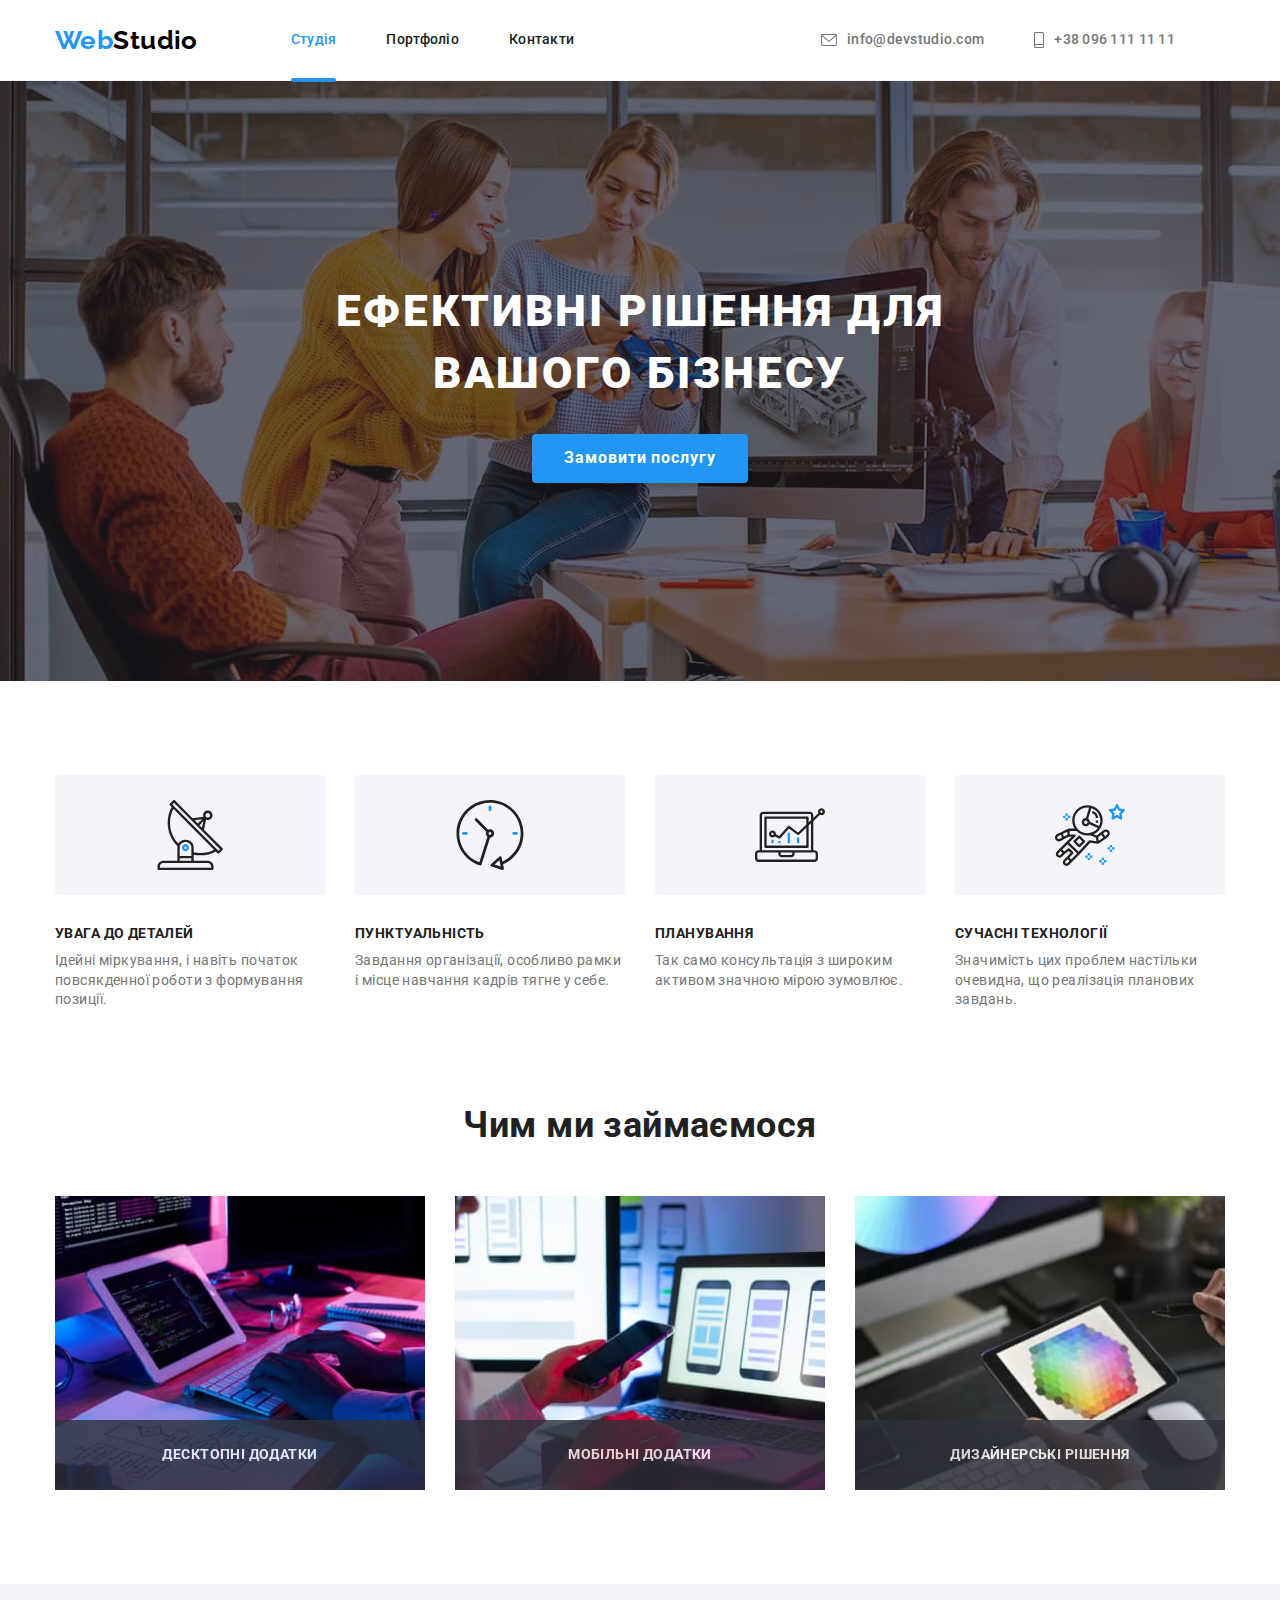
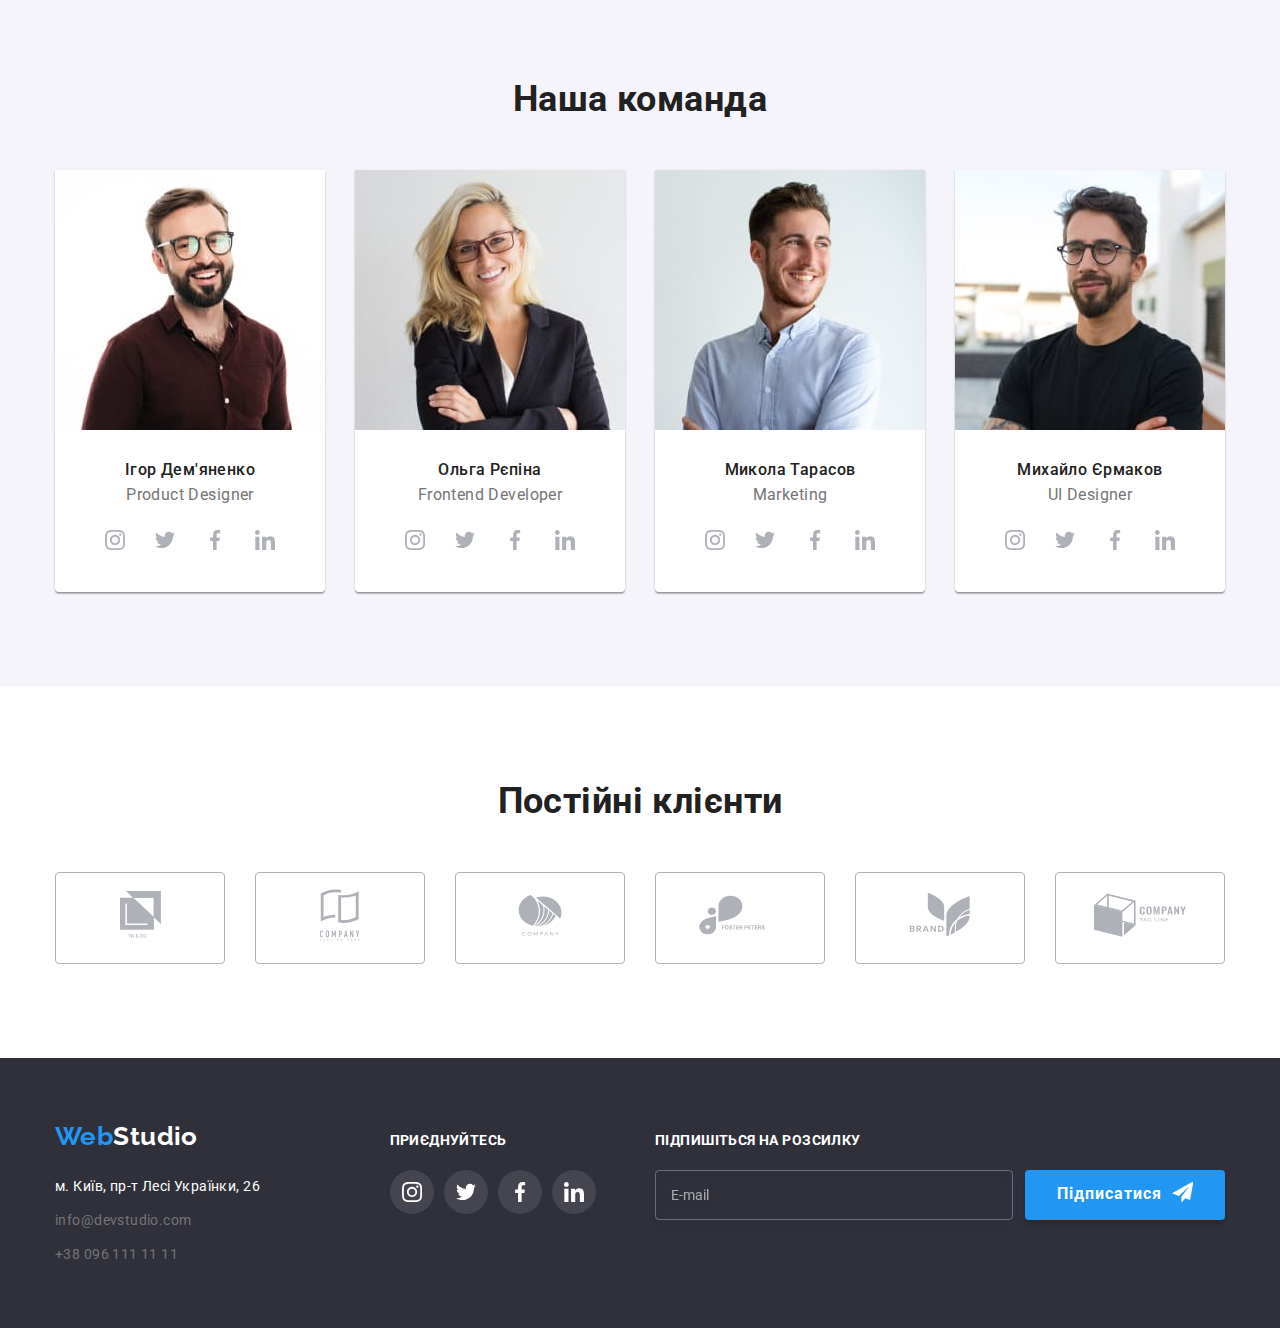
==== index.html @ 1f4579e6 "adding files to hw7" ====
<!DOCTYPE html>
<html lang="uk">

<head>
  <meta http-equiv="X-UA-Compatible" content="IE=edge" />
  <meta name="viewport" content="width=device-width, initial-scale=1.0" />
  <link rel="preconnect" href="https://fonts.googleapis.com" />
  <!-- Підключаю шрифти -->
  <link rel="preconnect" href="https://fonts.gstatic.com" crossorigin />
  <link href="https://fonts.googleapis.com/css2?family=Raleway:wght@700&family=Roboto:wght@400;500;700;900&display=swap"
    rel="stylesheet" />
  <title>Студія</title>
  <!-- Нормалізатор -->
  <link rel="stylesheet"
    href="https://cdnjs.cloudflare.com/ajax/libs/modern-normalize/1.0.0/modern-normalize.min.css" />
  <meta charset="UTF-8" />
  <link rel="stylesheet" href="./css/style.css" />
</head>

<body>
  <header class="header">
    <div class="container main-nav">
      <nav class="header-nav">
        <a href="index.html" class="logo"><span>Web</span>Studio</a>
        <ul class="header-nav-menu list">
          <li class="menu-iteam">
            <a href="index.html" class="menu-link current">Студія</a>
          </li>
          <li class="menu-iteam">
            <a href="portfolio.html" class="menu-link">Портфоліо</a>
          </li>
          <li class="menu-iteam"><a href="#" class="menu-link">Контакти</a></li>
        </ul>
      </nav>
      <ul class="nav-contacts list">
        <li>
          <a class="contact-mail menu-link" href="mailto:info@devstudio.com">
            <svg class="svg" width="16" height="12">
              <use href="./images/icons.svg#icon-envelope"></use>
            </svg>
            info@devstudio.com</a>
        </li>
        <li>
          <a class="contact-num menu-link" href="tel:+380961111111">
            <svg class="svg" width="10" height="16">
              <use href="./images/icons.svg#icon-smartphone"></use>
            </svg>
            +38 096 111 11 11</a>
        </li>
      </ul>
    </div>
  </header>
  <main class="main">
    <!--Hero Section -->
    <section class="hero">
      <div class="container">
        <h1 class="hero_title">Ефективні рішення для вашого бізнесу</h1>
        <button class="hero_button" type="button" data-modal-open>Замовити послугу</button>
      </div>
    </section>
    <!-- Features -->
    <section class="section features">
      <div class="container">
        <h2 class="section_title" hidden>Наші особливості</h2>
        <ul>
          <li class="features_iteam">
            <div class="features-iteam-icon">
              <svg class="icon-uvaga">
                <use href="./images/icons.svg#icon-detily"></use>
              </svg>
            </div>
            <h3 class="features_iteam_title">Увага до деталей</h3>
            <p class="features_text">
              Ідейні міркування, і навіть початок повсякденної роботи з формування позиції.
            </p>
          </li>
          <li class="features_iteam">
            <div class="features-iteam-icon">
              <svg class="icon-punkt">
                <use href="./images/icons.svg#icon-clock"></use>
              </svg>
            </div>
            <h3 class="features_iteam_title">Пунктуальність</h3>
            <p class="features_text">
              Завдання організації, особливо рамки і місце навчання кадрів тягне у себе.
            </p>
          </li>
          <li class="features_iteam">
            <div class="features-iteam-icon">
              <svg class="icon-plan">
                <use href="./images/icons.svg#icon-diagram"></use>
              </svg>
            </div>
            <h3 class="features_iteam_title">Планування</h3>
            <p class="features_text">
              Так само консультація з широким активом значною мірою зумовлює.
            </p>
          </li>
          <li class="features_iteam">
            <div class="features-iteam-icon">
              <svg class="icon-tech">
                <use href="./images/icons.svg#icon-astronaut"></use>
              </svg>
            </div>
            <h3 class="features_iteam_title">Сучасні технології</h3>
            <p class="features_text">
              Значимість цих проблем настільки очевидна, що реалізація планових завдань.
            </p>
          </li>
        </ul>
      </div>
    </section>
    <!-- What We Do -->
    <section class="section whatwedo">
      <div class="container">
        <h2 class="section_title">Чим ми займаємося</h2>
        <ul>
          <li class="whatwedo-img">
            <img src="./images/whatwedo_box_1.jpg" alt="Зображення компьютера та планшету" width="370" height="294" />
            <p class="img-overlay">Десктопні додатки</p>
          </li>
          <li class="whatwedo-img">
            <img src="./images/whatwedo_box_2.jpg" alt="Зображення тестування мобиільного застосунку" width="370"
              height="294" />
            <p class="img-overlay">Мобільні додатки</p>
          </li>
          <li class="whatwedo-img">
            <img src="./images/whatwedo_box_3.jpg" alt="Зображення користувача iPad який працює з палітрою" width="370"
              height="294" />
            <p class="img-overlay">Дизайнерські рішення</p>
          </li>
        </ul>
      </div>
    </section>
    <!-- Crew -->
    <section class="section crew">
      <div class="container">
        <h2 class="section_title">Наша команда</h2>
        <ul class="crew_blox">
          <li class="crew_blox_block">
            <img src="./images/crew_igor.jpg" alt="Image of Igor Demianenko - Product Designer" width="270"
              height="260" />
            <h3 class="crew_title">Ігор Дем'яненко</h3>
            <p>Product Designer</p>
            <ul class="social-icons">
              <li class="soc-iteam">
                <a href="#" class="soc-link-item">
                  <svg class="icon-instagram">
                    <use href="./images/icons.svg#icon-instagram"></use>
                  </svg>
                </a>
              </li>
              <li class="soc-iteam">
                <a href="#" class="soc-link-item">
                  <svg class="icon-twit">
                    <use href="./images/icons.svg#icon-twitter"></use>
                  </svg>
                </a>
              </li>
              <li class="soc-iteam">
                <a href="#" class="soc-link-item">
                  <svg class="icon-facebook">
                    <use href="./images/icons.svg#icon-facebook"></use>
                  </svg>
                </a>
              </li>
              <li class="soc-iteam">
                <a href="#" class="soc-link-item">
                  <svg class="icon-in">
                    <use href="./images/icons.svg#icon-linkedin"></use>
                  </svg>
                </a>
              </li>
            </ul>
          </li>
          <li class="crew_blox_block">
            <img src="./images/crew_olga.jpg" alt="Image of Olga Repina - Frontend Developer" width="270"
              height="260" />
            <h3 class="crew_title">Ольга Рєпіна</h3>
            <p>Frontend Developer</p>
            <ul class="social-icons">
              <li class="soc-iteam">
                <a href="#" class="soc-link-item">
                  <svg class="icon-instagram">
                    <use href="./images/icons.svg#icon-instagram"></use>
                  </svg>
                </a>
              </li>
              <li class="soc-iteam">
                <a href="#" class="soc-link-item">
                  <svg class="icon-twit">
                    <use href="./images/icons.svg#icon-twitter"></use>
                  </svg>
                </a>
              </li>
              <li class="soc-iteam">
                <a href="#" class="soc-link-item">
                  <svg class="icon-facebook">
                    <use href="./images/icons.svg#icon-facebook"></use>
                  </svg>
                </a>
              </li>
              <li class="soc-iteam">
                <a href="#" class="soc-link-item">
                  <svg class="icon-in">
                    <use href="./images/icons.svg#icon-linkedin"></use>
                  </svg>
                </a>
              </li>
            </ul>
          </li>
          <li class="crew_blox_block">
            <img src="./images/crew_mykola.jpg" alt="Image of Mykola Tarasov - Marketing" width="270" height="260" />
            <h3 class="crew_title">Микола Тарасов</h3>
            <p>Marketing</p>
            <ul class="social-icons">
              <li class="soc-iteam">
                <a href="#" class="soc-link-item">
                  <svg class="icon-instagram">
                    <use href="./images/icons.svg#icon-instagram"></use>
                  </svg>
                </a>
              </li>
              <li class="soc-iteam">
                <a href="#" class="soc-link-item">
                  <svg class="icon-twit">
                    <use href="./images/icons.svg#icon-twitter"></use>
                  </svg>
                </a>
              </li>
              <li class="soc-iteam">
                <a href="#" class="soc-link-item">
                  <svg class="icon-facebook">
                    <use href="./images/icons.svg#icon-facebook"></use>
                  </svg>
                </a>
              </li>
              <li class="soc-iteam">
                <a href="#" class="soc-link-item">
                  <svg class="icon-in">
                    <use href="./images/icons.svg#icon-linkedin"></use>
                  </svg>
                </a>
              </li>
            </ul>
          </li>
          <li class="crew_blox_block">
            <img src="./images/crew_mykhailo.jpg" alt="Image of Mykhylo Yermakov - UI Designer" width="270"
              height="260" />
            <h3 class="crew_title">Михайло Єрмаков</h3>
            <p>UI Designer</p>
            <ul class="social-icons">
              <li class="soc-iteam">
                <a href="#" class="soc-link-item">
                  <svg class="icon-instagram">
                    <use href="./images/icons.svg#icon-instagram"></use>
                  </svg>
                </a>
              </li>
              <li class="soc-iteam">
                <a href="#" class="soc-link-item">
                  <svg class="icon-twit">
                    <use href="./images/icons.svg#icon-twitter"></use>
                  </svg>
                </a>
              </li>
              <li class="soc-iteam">
                <a href="#" class="soc-link-item">
                  <svg class="icon-facebook">
                    <use href="./images/icons.svg#icon-facebook"></use>
                  </svg>
                </a>
              </li>
              <li class="soc-iteam">
                <a href="#" class="soc-link-item">
                  <svg class="icon-in">
                    <use href="./images/icons.svg#icon-linkedin"></use>
                  </svg>
                </a>
              </li>
            </ul>
          </li>
        </ul>
      </div>
    </section>
    <section class="section clients">
      <div class="container">
        <h2 class="section_title">Постійні клієнти</h2>
        <ul class="clients-list">
          <li class="client-iteam"><button class="button"><svg class="svg" width="41" height="47">
                <use href="./images/icons.svg#icon-logo-yaco"></use>
              </svg></button></li>
          <li class="client-iteam"><button class="button"><svg class="svg" width="40" height="52">
                <use href="./images/icons.svg#icon-logo-company"></use>
              </svg></button></li>
          <li class="client-iteam"><button class="button"><svg class="svg" width="44" height="42">
                <use href="./images/icons.svg#icon-company-two"></use>
              </svg></button></li>
          <li class="client-iteam"><button class="button"><svg class="svg" width="84" height="40">
                <use href="./images/icons.svg#icon-foster-logo"></use>
              </svg></button></li>
          <li class="client-iteam"><button class="button"><svg class="svg" width="62" height="45">
                <use href="./images/icons.svg#icon-brand"></use>
              </svg></button></li>
          <li class="client-iteam"><button class="button"><svg class="svg" width="94" height="44">
                <use href="./images/icons.svg#icon-tag-line"></use>
              </svg></button></li>
        </ul>
      </div>
    </section>
  </main>
  <footer class="footer">
    <div class="container footer-blox">
      <div class="addres-box">
        <a href="#" class="logo"><span>Web</span>Studio</a>
        <address class="address">
          <ul>
            <li>
              <a class="loc" href="#">м. Київ, пр-т Лесі Українки, 26</a>
            </li>
            <li>
              <a class="mail" href="mailto:info@devstudio.com">info@devstudio.com</a>
            </li>
            <li><a class="tel" href="tel:+380961111111">+38 096 111 11 11</a></li>
          </ul>
        </address>
      </div>
      <div class="social-contact">
        <p class="footer-title">приєднуйтесь</p>
        <ul class="social-icons-footer">
          <li class="soc-iteam">
            <a href="#" class="soc-footer-link">
              <svg class="icon-instagram">
                <use href="./images/icons.svg#icon-instagram"></use>
              </svg>
            </a>
          </li>
          <li class="soc-iteam">
            <a href="#" class="soc-footer-link">
              <svg class="icon-twit">
                <use href="./images/icons.svg#icon-twitter"></use>
              </svg>
            </a>
          </li>
          <li class="soc-iteam">
            <a href="#" class="soc-footer-link">
              <svg class="icon-facebook">
                <use href="./images/icons.svg#icon-facebook"></use>
              </svg>
            </a>
          </li>
          <li class="soc-iteam">
            <a href="#" class="soc-footer-link">
              <svg class="icon-in">
                <use href="./images/icons.svg#icon-linkedin"></use>
              </svg>
            </a>
          </li>
        </ul>
      </div>
      <!-- Subscribe Form -->
      <div class="footer-subscribe">
        <p class="footer-title">Підпишіться на розсилку</p>
        <form class="footer-form-subscribe">
          <input type="email" name="user_email" class="form-input" pattern="[a-z0-9._%+-]+@[a-z0-9.-]+\.[a-z]{2,4}$"
            placeholder="E-mail" />
          <button type="submit" class="modal-form-sumbit">Підписатися<svg class="svg" width="24" height="24">
              <use href="./images/icons.svg#icon-send"></use>
            </svg></button>
        </form>
      </div>
    </div>
  </footer>
  <!-- Modal Window -->
  <div class="backdrop is-hidden" data-modal>
    <div class="modal">
      <button type="button" class="modal-close-btn" data-modal-close>
        <svg class="svg" width="18" height="18">
          <use href="./images/icons.svg#icon-close-black-18dp"></use>
        </svg>
      </button>
      <!-- Form -->
      <div class="modal-form-wrapper">
        <p class="modal-form-title">Залиште свої дані, ми вам передзвонимо</p>
        <form class="modal-form">
          <label class="modal-form-field">
            <span class="modal-form-field-desc">Ім'я</span>
            <span class="modal-form-input-wrapper">
              <input type="text" type="text" class="modal-form-input" required pattern="[a-zA-Zа-яА-ЯіІїЇ`ʼ]+"
                name="user_name" />
              <span class="modal-form-input-icon">
                <svg width="18" height="18">
                  <use href="./images/icons.svg#icon-person"></use>
                </svg></span>
            </span>
          </label>
          <label class="modal-form-field">
            <span class="modal-form-field-desc">Телефон</span>
            <span class="modal-form-input-wrapper">
              <input type="tel" type="tel" class="modal-form-input" required
                pattern="[0-9]{3}-[0-9]{3}-[0-9]{2}-[0-9]{2}" title="xxx-xxx-xx-xx" name="user_phone" />
              <span class="modal-form-input-icon">
                <svg width="18" height="18">
                  <use href="./images/icons.svg#icon-phone"></use>
                </svg></span>
            </span>
          </label>
          <label class="modal-form-field">
            <span class="modal-form-field-desc">Пошта</span>
            <span class="modal-form-input-wrapper">
              <input type="email" class="modal-form-input" pattern="[a-z0-9._%+-]+@[a-z0-9.-]+\.[a-z]{2,4}$"
                name="user_email" />
              <span class="modal-form-input-icon">
                <svg width="18" height="18">
                  <use href="./images/icons.svg#icon-email-black"></use>
                </svg></span>
            </span>
          </label>
          <label class="modal-form-field">
            <span class="modal-form-field-desc">Коментар</span>
            <textarea name="user_message" class="modal-form-message" placeholder="Введіть текст"></textarea>
          </label>
          <label class="modal-form-check-field">
            <input type="checkbox" class="modal-form-check" name="user_policy" required />
            <svg class="modal-form-own-checkbox">
              <use class="modal-form-own-checkbox-icon" href="./images/icons.svg#icon-check-mark"></use>
            </svg>
            Погоджуюся з розсилкою та приймаю &nbsp;<a href="" class="user_policy_link">Умови договору</a>
          </label>
          <button type="submit" class="modal-form-sumbit">Відправити</button>
        </form>
      </div>
    </div>
  </div>
  <script src="./js/modal.js"></script>
</body>

</html>
---- css/style.css ----
/* Style for Homework #7 by Bryhadyr Kostiantyn */

:root {
    --font-primary: 'Roboto', 'sans-serif';
    --font-secondary: 'Raleway', sans-serif;
    --studio-black: rgb(0, 0, 0);
    --studio-white: rgb(255, 255, 255);
    --studio-whitealfa:rgba(255, 255, 255, 0.6);
    --studio-blue: rgba(33, 150, 243, 1);
    --studio-hover-blue: rgba(24, 140, 232, 1);
    --studio-dark: rgba(33, 33, 33, 1);
    --studio-text: rgba(117, 117, 117, 1);
    --studio-darkbg: rgba(47, 48, 58, 1);
    --studio-lines: rgba(236, 236, 236, 1);
    --studio-lightbg: rgba(245, 244, 250, 1);
    --studio-icons:rgba(175, 177, 184, 1);
    --studio-overlay:rgba(33, 150, 243, 0.9);
    --studio-main-transition: 250ms cubic-bezier(0.4, 0, 0.2, 1);
  }

body {
    background-color: var(--studio-white);
    font-family: var(--font-primary);
    font-size: 14px;
    line-height: 1.4;
    color: var(--studio-text);
    letter-spacing: 0.03em;
}
h1,
h2,
h3,
h4,
h5,
h6,
p {
    margin:0;
}
button, input[type="submit"], input[type="reset"] {
	background: none;
	color: inherit;
	border: none;
	padding: 0;
	font: inherit;
	cursor: pointer;
	outline: inherit;
}
ul {
    list-style-type: none;
    padding-inline-start: 0;
    margin-block-start: 0;
    margin-block-end: 0;
}
img {
  display: block;
}
.section {
    padding: 94px 0;
}
h2.section_title {
    margin-top: 0;
    margin-bottom: 50px;
}
.container {
    width: 1200px;
    padding-left: 15px;
    padding-right:15px;
    margin-left: auto;
    margin-right: auto;
}
/* Header */
.header {
    border-bottom: 1px solid var(--studio-lightbg);
}
.logo {
    font-family: var(--font-secondary);
    font-size: 26px;
    font-weight: 700;
}
.logo > span {
    color: var(--studio-blue);
}
a.logo {
    color: var(--studio-black);
    text-decoration: none;
}
.list {
    list-style: none;
    margin: 0;
    padding: 0;
}
.list a {
    text-decoration: none;
}
.menu-link {
    display: block;
    padding-top: 32px;
    padding-bottom: 32px;
    font-weight: 500;
    font-family: var(--font-primary);
    font-size: 14px;
    line-height: 1.4;
    letter-spacing: 0.02em;
    color: var(--studio-dark);
    transition: color var(--studio-main-transition);
}
.menu-link:hover,
.menu-link:focus,
.menu-link:active,
.current {
    color: var(--studio-blue);
}
.contact-mail,
.contact-num {
    display: inline-flex;
    align-items: center;
    color: var(--studio-text);
    fill: var(--studio-text);
    transition: color var(--studio-main-transition);
}
.contact-num .svg,
.contact-mail .svg {
    margin-right: 10px;
}
.contact-num:hover,
.contact-mail:hover {
    fill: var(--studio-blue);
}
.header-nav {
    display: flex;
    align-items: center;
}
.main-nav
 {
    display: flex;
    height: 80px;
 }
.header-nav-menu {
    display: flex;
}
.header-nav-menu li,
.nav-contacts li {
margin-right: 50px;
}
ul.header-nav-menu {
    margin-left: 93px;
}
.nav-contacts
 {
    display: flex;
    align-items: center;
}
.nav-contacts {
    margin-left: auto;
}
.menu-iteam {
    position: relative;
}
a.current::after {
    content: "";
    background-color: var(--studio-blue);
    width: 100%;
    height: 4px;
    border-radius: 2px;
    position: absolute;
    left: 0;
    bottom: 0;
}

/* Hero */
.hero {
    max-width: 1600px;
    height: 600px;
    margin: 0 auto;
    background-image: linear-gradient(rgba(47, 48, 58, 0.4),rgba(47, 48, 58, 0.4)), url('../images/hero-bg-img.jpg');
    background-size: cover;
    background-repeat: no-repeat;
    padding-top:200px;
    padding-bottom:200px;
}
h1.hero_title {
    font-size: 44px;
    font-weight: 900;
    letter-spacing: 0.06em;
    text-transform: uppercase;
    color: var(--studio-white);
    margin-left: auto;
    margin-right: auto;
    margin-bottom: 30px;
    width: 696px;
}
.hero > .container {
    text-align: center;
}
.hero_button,
.modal-form-sumbit
 {
    font-family: var(--font-primary);
    color: var(--studio-white);
    background-color: var(--studio-blue);
    padding: 10px 32px;
    box-shadow: 0px 4px 4px rgba(0, 0, 0, 0.15);
    border-radius: 4px;
    font-weight: 700;
    font-size: 16px;
    line-height: 1.8;
    letter-spacing: 0.06em;
    transition: background-color var(--studio-main-transition);
}
.hero_button:hover {
    background-color: var(--studio-hover-blue);
    cursor: pointer;
}

/* Features */
.features .container ul {
    display: flex;
    justify-content: space-between;
}
.features_iteam {
    width: 270px;
}
.features-iteam-icon {
    display: flex;
    justify-content: center;
    align-items: center;
    background-color: var(--studio-lightbg);
    border-radius: 4px;
    width: 270px;
    height: 120px;
    margin-bottom: 30px;
}
.features-iteam-icon svg {
    width: 70px;
    height: 70px;
    text-align: center;
    
}
h2.section_title {
    color: var(--studio-dark);
    font-weight: 700;
    font-size: 36px;
    line-height: 42px;
    text-align: center;
}
h3.features_iteam_title {
    font-weight: 700;
    font-size: 14px;
    line-height: 16px;
    text-transform: uppercase;
    color: var(--studio-dark);
    margin-bottom: 10px;
}
/* What We Do */
.section.whatwedo {
    padding-top: 0px;
}
.whatwedo .container ul {
    display: flex;
    justify-content: space-between;
}
.whatwedo-img {
    position: relative;
    display: flex;
}
.img-overlay {
    position: absolute;
    width: 370px;
    height: 70px;
    font-weight: 700;
    display: flex;
    justify-content: center;
    align-items: center;
    background-color: var(--studio-darkbg);
    opacity: 0.8;
    color: var(--studio-white);
    text-transform: uppercase;
    text-align: center;
    bottom: 0;
}


/* Crew */
.section.crew {
    background-color: var(--studio-lightbg);
}
.crew .container ul.crew_blox {
    display: flex;
    justify-content: space-between;
}
.crew_blox_block {
    width: 270px;
    background: #FFFFFF;
    box-shadow: 0px 1px 3px rgba(0, 0, 0, 0.12), 0px 1px 1px rgba(0, 0, 0, 0.14), 0px 2px 1px rgba(0, 0, 0, 0.2);
    border-radius: 0px 0px 4px 4px;
}
h3.crew_title {
    font-weight: 500;
    font-size: 16px;
    line-height: 19px;
    text-align: center;
    color: var(--studio-dark);
    margin: 30px 0 10px;
}
.crew_blox_block>p {
    text-align: center;
    font-size: 16px;
    line-height: 0.8;
    margin: 10px 0 16px;
}
ul.social-icons {
    display: flex;
    justify-content: space-evenly;
    margin: 16px 32px 30px;
}
.social-icons li a.soc-link-item {
    width: 44px;
    height: 44px;
    display: flex;
    justify-content: center;
    align-items: center;
    border-radius: 50px;
    background-color:var(--studio-white);
    fill: var(--studio-icons);
    transition: fill var(--studio-main-transition), background-color var(--studio-main-transition);
}
li.soc-iteam a.soc-link-item:hover,
li.soc-iteam a.soc-link-item:focus {
    background-color: var(--studio-blue);
    fill: var(--studio-white);
    cursor: pointer;
}
.soc-iteam svg {
    width:20px;
    height: 20px;
}
/* Clients Section */
h2.clients {
    text-align: center;
}
.clients-list {
    display:flex;
    justify-content: space-between;
}
.client-iteam button {
    width: 170px;
    height: 92px;
    border: 1px solid var(--studio-icons);
    box-sizing: border-box;
    border-radius: 4px;
    fill: var(--studio-icons);
    transition: fill var(--studio-main-transition), border-color var(--studio-main-transition);
}
.client-iteam button:hover,
.client-iteam button:focus {
    border: 1px solid var(--studio-blue);
    fill: var(--studio-blue);
}
/* Portfolio */
.portfolio-filtr-container {
    display: flex;
    justify-content: center;
    margin-bottom: 50px;
}
.portfolio-filtr-container li:not(:last-child) {
    margin-right: 8px;
}
.project h2.title {
    font-weight: 700;
    font-size: 18px;
    line-height: 2;
    letter-spacing: 0.06em;
    color: var(--studio-dark);
}
.project a.project-link p.subtitle {
    font-size: 16px;
    line-height: 1.8;
    color: var(--studio-text);
}
button.portfolio_filtr {
    background-color: var(--studio-lightbg);
    color: var(--studio-dark);
    padding: 6px 22px;
    font-weight: 500;
    font-size: 16px;
    line-height: 1.6;
    text-align: center;
    border-radius: 4px;
    transition: color var(--studio-main-transition);
    transition: background-color var(--studio-main-transition);
}
button.portfolio_filtr:hover, 
button.portfolio_filtr:active,
button.portfolio_filtr:focus {
    font-family: var(--font-primary);
    background-color: var(--studio-blue);
    color: var(--studio-white);
    box-shadow: 0px 3px 1px rgba(0, 0, 0, 0.1), 0px 1px 2px rgba(0, 0, 0, 0.08), 0px 2px 2px rgba(0, 0, 0, 0.12);
    cursor: pointer;
}
/* Projects */

.projects {
    display: flex;
    flex-wrap: wrap;
}
.project {
    width: 370px;
    margin-right: 30px;
    margin-bottom: 30px;
}
a.project-link {
    display: block;
    text-decoration: none;
    transition: box-shadow var(--studio-main-transition);
}
.project-overlay-wraper {
    position: relative;
    width: 370px;
    height: 294px;
    overflow: hidden;
}
.overlay {
    position: absolute;
    background-color: var(--studio-overlay);
    color: var(--studio-white);
    font-size: 18px;
    line-height: 1.6;
    font-weight: 400;
    height: 100%;
    width: 100%;
    padding: 63px 24px;
    top:0;
    left:0;
    overflow: auto;
    transform: translateY(100%);
    transition: transform var(--studio-main-transition);
}
.project-link:hover .overlay,
.project-link:focus .overlay {
    transform: translateY(0%);
}
a.project-link:hover {
    box-shadow: 0px 1px 1px rgba(0, 0, 0, 0.12), 0px 4px 4px rgba(0, 0, 0, 0.06), 1px 4px 6px rgba(0, 0, 0, 0.16);
    cursor: pointer;
}
.project:nth-child(3n) {
    margin-right: 0;
}
.project:nth-last-child(-n + 3) {
    margin-bottom: 0;
}
.project-descr {
    padding: 20px 24px;
    border: 1px solid var(--studio-lightbg);
    border-top: none;
}
.project-descr h2 {
    margin-bottom: 4px;
}
.project-descr p {
    margin-top: 4px;
}


/* Footer */
.footer {
    background-color: var(--studio-darkbg);
    color: var(--studio-white);
    padding-top:60px;
    padding-bottom:60px;
}
div.container.footer-blox {
    display: flex;
    align-items: baseline;
    justify-content: space-between;
}
.footer a.logo {
    color: var(--studio-white);
    display: block;
    margin-bottom: 20px;
}
.address {
    line-height: 1.8;
    font-style: normal;
}
.address li:not(:last-child) {
margin-bottom: 9px;
}
a.loc {
    color: var(--studio-white);
    text-decoration: none;
}
a.mail,
a.tel {
    color: var(--studio-text);
    text-decoration: none;
}
div.addres-box {
    margin-right: 70px;
}
p.footer-title {
    font-weight: 700;
    text-transform: uppercase;
    margin-bottom: 20px;
}
ul.social-icons-footer {
    display: flex;
    justify-content:start;

}
li.soc-iteam a.soc-footer-link {
    width: 44px;
    height: 44px;
    display: flex;
    justify-content: center;
    align-items: center;
    border-radius: 50px;
    fill: var(--studio-white);
    background: rgba(255, 255, 255, 0.1);
    transition: background-color var(--studio-main-transition);
}
.social-icons-footer li.soc-iteam:not(:last-child) {
    margin-right: 10px;
}
.footer li.soc-iteam a.soc-footer-link:hover,
.footer li.soc-iteam a.soc-footer-link:focus {
    background-color: var(--studio-blue);
    fill: var(--studio-white);
    cursor: pointer;
}
.footer-form-subscribe {
    display: flex;
}
.form-input {
    width: 358px;
    height: 50px;
    border: 1px solid rgba(255, 255, 255, 0.3);
    filter: drop-shadow(0px 4px 4px rgba(0, 0, 0, 0.15));
    border-radius: 4px;
    color: var(--studio-white);
    background: transparent;
    padding: 15px;
    margin-right:12px;
}
.form-input::placeholder {
    color: rgba(255, 255, 255, 0.6);
}
.modal-form-sumbit >.svg {
    margin-left:10px;
    fill:var(--studio-white);
}
.footer-form-subscribe .modal-form-sumbit {
    display: flex;
}

/* Modal */
.backdrop {
    position: fixed;
    top: 0;
    left: 0;
    width: 100%;
    height: 100%;
    background-color: rgba(0, 0, 0, 0.2);
    z-index: 999;
    opacity: 1;
    transition: opacity 1500ms cubic-bezier(0.4, 0, 0.2, 1), visibility 1500ms cubic-bezier(0.4, 0, 0.2, 1);
}
.modal {
    position: absolute;
    top:50%;
    left: 50%;
    width: 528px;
    height: 581px;
    padding: 40px;
    background-color: var(--studio-white);
    transform: translate(-50%, -50%);
    box-shadow: 0px 1px 3px rgba(0, 0, 0, 0.12), 0px 1px 1px rgba(0, 0, 0, 0.14), 0px 2px 1px rgba(0, 0, 0, 0.2);
    border-radius: 4px;
}
button.modal-close-btn {
    display: flex;
    align-items: center;
    justify-content: center;
    border-radius: 50px;
    width: 30px;
    height: 30px;
    border: 1px solid rgba(0, 0, 0, 0.1);
    background-color: transparent;
    position: absolute;
    right: 8px;
    top: 8px;
}
.modal-close-btn .svg:hover {
    fill: var(--studio-blue);
}
.backdrop.is-hidden {
    opacity: 0;
    visibility: hidden;
    pointer-events: none;
}
.modal-form {
    display: flex;
    flex-direction: column;
    align-items: center;
}
.modal-form-title {
    font-style: normal;
    font-weight: 700;
    font-size: 20px;
    line-height: 1.2;
    text-align: center;
    letter-spacing: 0.03em;
    color: var(--studio-darkbg);
    margin-bottom: 12px;
}
.modal-form-field {
    margin-bottom: 10px;
    width:100%;
  }
  
  .modal-form-field-desc {
    display: block;
    font-size: 12px;
    line-height: 1.2;
    letter-spacing: 0.01em;
    color: var(--studio-text);
    margin-bottom: 4px;
  }
  
  .modal-form-input-wrapper {
    position: relative;
    display: block;
  }
  .modal-form-input {
    width: 100%;
    height: 40px;
    border-radius: 5px;
    border: 1px solid rgba(33, 33, 33, 0.2);
    padding-left: 42px;
    transition: border-color var(--studio-blue);
  }
  
  .modal-form-input:focus {
    outline: none;
    border-color: var(--studio-blue);
  }
  
  .modal-form-input-icon {
    position: absolute;
    top: 50%;
    left: 12px;
    width: 18px;
    height: 18px;
    transform: translateY(-50%);
    display: block;
    fill: var(--studio-dark);
    transition: fill var(--studio-blue);
  }
  .modal-form-input:focus + .modal-form-input-icon {
    fill: var(--studio-blue);
  }
  
  .modal-form-message {
    width: 100%;
    height: 120px;
    border-radius: 5px;
    border: 1px solid rgba(33, 33, 33, 0.2);
    padding: 15px;
    resize: none;
    transition: border-color var(--studio-blue);
    margin-bottom: 10px;
  }

  .modal-form-message::placeholder {
    font-size: 12px;
  }
  
  .modal-form-message:focus {
    outline: none;
    border-color: var(--studio-blue);
  }
  
  .modal-form-check-field {
    display: flex;
    justify-content: center;
    align-items: center;
    margin-bottom: 30px;
  }
  
  .modal-form-check {
    position: absolute;
    appearance: none;
  }
  
  .modal-form-own-checkbox {
    width: 20px;
    height: 20px;
    border: 1px solid rgba(33, 33, 33, 0.2);
    border-radius: 3px;
    cursor: pointer;
    margin-right: 10px;
  }
  
  .modal-form-own-checkbox-icon {
    display: none;
    fill: #ffffff;
  }
  
  .modal-form-check:checked + .modal-form-own-checkbox {
    background-color: var(--studio-blue);
    border: 1px solid var(--studio-blue);
  }
  .modal-form-check:focus + .modal-form-own-checkbox {
    box-shadow: 0 0 0 2px rgba(33, 150, 243, 0.5);
    border: 1px solid transparent;
  }
  
  .modal-form-check:checked + .modal-form-own-checkbox .modal-form-own-checkbox-icon {
    display: block;
  }
  
  
  .modal-form-sumbit
 {
    width: 200px;
    font-family: var(--font-primary);
    color: var(--studio-white);
    background-color: var(--studio-blue);
    padding: 10px 32px;
    box-shadow: 0px 4px 4px rgba(0, 0, 0, 0.15);
    border-radius: 4px;
    font-weight: 700;
    font-size: 16px;
    line-height: 1.8;
    letter-spacing: 0.06em;
    transition: background-color var(--studio-main-transition);
}
  .modal-form-sumbit:hover,
  .modal-form-sumbit:focus {
    background-color: var(--studio-hover-blue);
    cursor: pointer;
}
.user_policy_link {
    color: var(--studio-text);
    transition: color var(--studio-main-transition);
}
.user_policy_link:hover,
.user_policy_link:focus,
.user_policy_link:visited {
    color:  var(--studio-hover-blue);
}
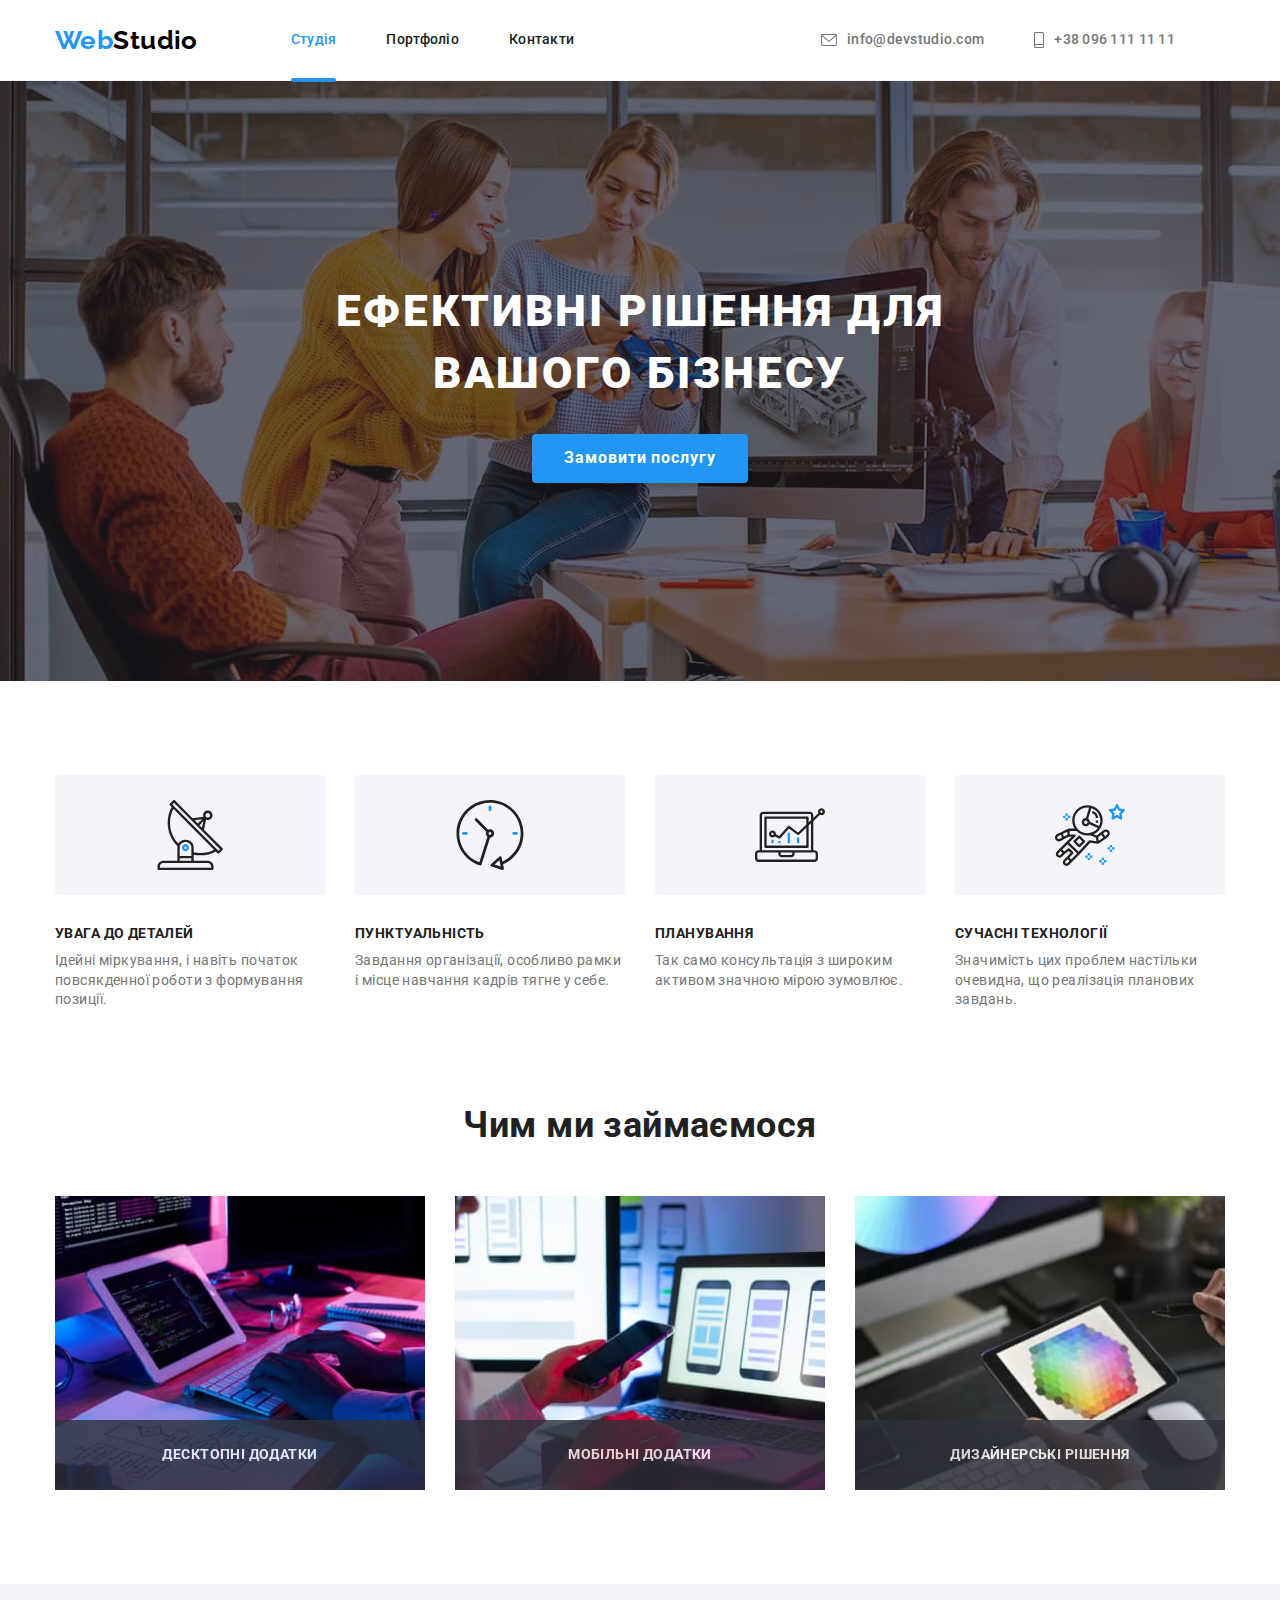
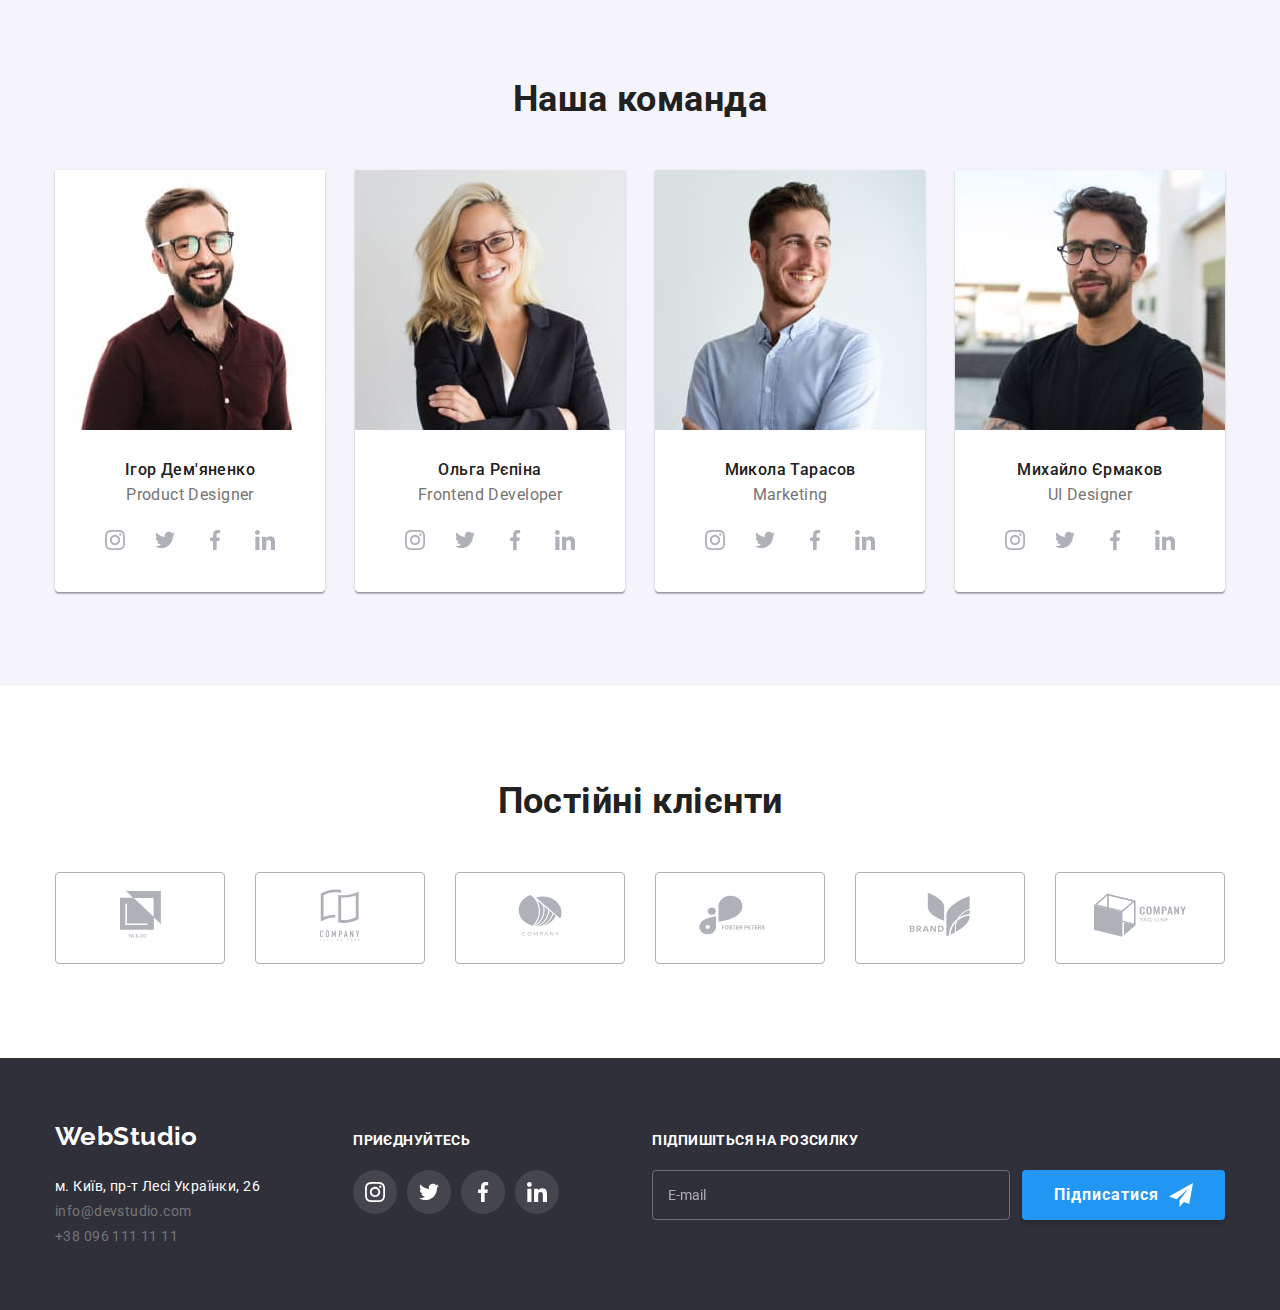
==== commit edad3174: "Home Work #7 Deploy" ====
--- a/index.html
+++ b/index.html
@@ -15,33 +15,34 @@
     href="https://cdnjs.cloudflare.com/ajax/libs/modern-normalize/1.0.0/modern-normalize.min.css" />
   <meta charset="UTF-8" />
   <link rel="stylesheet" href="./css/style.css" />
+  <link rel="stylesheet" href="./css/main.min.css">
 </head>
 
 <body>
   <header class="header">
     <div class="container main-nav">
-      <nav class="header-nav">
-        <a href="index.html" class="logo"><span>Web</span>Studio</a>
-        <ul class="header-nav-menu list">
-          <li class="menu-iteam">
-            <a href="index.html" class="menu-link current">Студія</a>
-          </li>
-          <li class="menu-iteam">
-            <a href="portfolio.html" class="menu-link">Портфоліо</a>
-          </li>
-          <li class="menu-iteam"><a href="#" class="menu-link">Контакти</a></li>
+      <nav class="page-nav">
+        <a href="index.html" class="logo"><span class="logo__accent--blue">Web</span>Studio</a>
+        <ul class="nav__menu">
+          <li class="menu__iteam">
+            <a href="index.html" class="link current">Студія</a>
+          </li>
+          <li class="menu__iteam">
+            <a href="portfolio.html" class="link">Портфоліо</a>
+          </li>
+          <li class="menu__iteam"><a href="#" class="link">Контакти</a></li>
         </ul>
       </nav>
-      <ul class="nav-contacts list">
-        <li>
-          <a class="contact-mail menu-link" href="mailto:info@devstudio.com">
+      <ul class="nav__contacts">
+        <li class="list__iteam">
+          <a class="contacts__mail link" href="mailto:info@devstudio.com">
             <svg class="svg" width="16" height="12">
               <use href="./images/icons.svg#icon-envelope"></use>
             </svg>
             info@devstudio.com</a>
         </li>
-        <li>
-          <a class="contact-num menu-link" href="tel:+380961111111">
+        <li class="list__iteam">
+          <a class="contacts__num link" href="tel:+380961111111">
             <svg class="svg" width="10" height="16">
               <use href="./images/icons.svg#icon-smartphone"></use>
             </svg>
@@ -54,56 +55,56 @@
     <!--Hero Section -->
     <section class="hero">
       <div class="container">
-        <h1 class="hero_title">Ефективні рішення для вашого бізнесу</h1>
-        <button class="hero_button" type="button" data-modal-open>Замовити послугу</button>
+        <h1 class="hero__title">Ефективні рішення для вашого бізнесу</h1>
+        <button class="hero__button button" type="button" data-modal-open>Замовити послугу</button>
       </div>
     </section>
     <!-- Features -->
     <section class="section features">
       <div class="container">
         <h2 class="section_title" hidden>Наші особливості</h2>
-        <ul>
-          <li class="features_iteam">
-            <div class="features-iteam-icon">
+        <ul class="features__container">
+          <li class="features__iteam">
+            <div class="features__iteam-icon">
               <svg class="icon-uvaga">
                 <use href="./images/icons.svg#icon-detily"></use>
               </svg>
             </div>
-            <h3 class="features_iteam_title">Увага до деталей</h3>
-            <p class="features_text">
+            <h3 class="features__iteam-title">Увага до деталей</h3>
+            <p class="features__iteam-text">
               Ідейні міркування, і навіть початок повсякденної роботи з формування позиції.
             </p>
           </li>
-          <li class="features_iteam">
-            <div class="features-iteam-icon">
+          <li class="features__iteam">
+            <div class="features__iteam-icon">
               <svg class="icon-punkt">
                 <use href="./images/icons.svg#icon-clock"></use>
               </svg>
             </div>
-            <h3 class="features_iteam_title">Пунктуальність</h3>
-            <p class="features_text">
+            <h3 class="features__iteam-title">Пунктуальність</h3>
+            <p class="features__iteam-text">
               Завдання організації, особливо рамки і місце навчання кадрів тягне у себе.
             </p>
           </li>
-          <li class="features_iteam">
-            <div class="features-iteam-icon">
+          <li class="features__iteam">
+            <div class="features__iteam-icon">
               <svg class="icon-plan">
                 <use href="./images/icons.svg#icon-diagram"></use>
               </svg>
             </div>
-            <h3 class="features_iteam_title">Планування</h3>
-            <p class="features_text">
+            <h3 class="features__iteam-title">Планування</h3>
+            <p class="features__iteam-text">
               Так само консультація з широким активом значною мірою зумовлює.
             </p>
           </li>
-          <li class="features_iteam">
-            <div class="features-iteam-icon">
+          <li class="features__iteam">
+            <div class="features__iteam-icon">
               <svg class="icon-tech">
                 <use href="./images/icons.svg#icon-astronaut"></use>
               </svg>
             </div>
-            <h3 class="features_iteam_title">Сучасні технології</h3>
-            <p class="features_text">
+            <h3 class="features__iteam-title">Сучасні технології</h3>
+            <p class="features__iteam-text">
               Значимість цих проблем настільки очевидна, що реалізація планових завдань.
             </p>
           </li>
@@ -114,20 +115,20 @@
     <section class="section whatwedo">
       <div class="container">
         <h2 class="section_title">Чим ми займаємося</h2>
-        <ul>
-          <li class="whatwedo-img">
+        <ul class="whatwedo__container">
+          <li class="whatwedo__img">
             <img src="./images/whatwedo_box_1.jpg" alt="Зображення компьютера та планшету" width="370" height="294" />
-            <p class="img-overlay">Десктопні додатки</p>
-          </li>
-          <li class="whatwedo-img">
+            <p class="whatwedo__overlay">Десктопні додатки</p>
+          </li>
+          <li class="whatwedo__img">
             <img src="./images/whatwedo_box_2.jpg" alt="Зображення тестування мобиільного застосунку" width="370"
               height="294" />
-            <p class="img-overlay">Мобільні додатки</p>
-          </li>
-          <li class="whatwedo-img">
+            <p class="whatwedo__overlay">Мобільні додатки</p>
+          </li>
+          <li class="whatwedo__img">
             <img src="./images/whatwedo_box_3.jpg" alt="Зображення користувача iPad який працює з палітрою" width="370"
               height="294" />
-            <p class="img-overlay">Дизайнерські рішення</p>
+            <p class="whatwedo__overlay">Дизайнерські рішення</p>
           </li>
         </ul>
       </div>
@@ -136,12 +137,12 @@
     <section class="section crew">
       <div class="container">
         <h2 class="section_title">Наша команда</h2>
-        <ul class="crew_blox">
-          <li class="crew_blox_block">
+        <ul class="crew__wraper">
+          <li class="crew__iteam">
             <img src="./images/crew_igor.jpg" alt="Image of Igor Demianenko - Product Designer" width="270"
               height="260" />
-            <h3 class="crew_title">Ігор Дем'яненко</h3>
-            <p>Product Designer</p>
+            <h3 class="crew__iteam__name-title">Ігор Дем'яненко</h3>
+            <p class="crew__iteam__job-title">Product Designer</p>
             <ul class="social-icons">
               <li class="soc-iteam">
                 <a href="#" class="soc-link-item">
@@ -173,11 +174,11 @@
               </li>
             </ul>
           </li>
-          <li class="crew_blox_block">
+          <li class="crew__iteam">
             <img src="./images/crew_olga.jpg" alt="Image of Olga Repina - Frontend Developer" width="270"
               height="260" />
-            <h3 class="crew_title">Ольга Рєпіна</h3>
-            <p>Frontend Developer</p>
+            <h3 class="crew__iteam__name-title">Ольга Рєпіна</h3>
+            <p class="crew__iteam__job-title">Frontend Developer</p>
             <ul class="social-icons">
               <li class="soc-iteam">
                 <a href="#" class="soc-link-item">
@@ -209,10 +210,10 @@
               </li>
             </ul>
           </li>
-          <li class="crew_blox_block">
+          <li class="crew__iteam">
             <img src="./images/crew_mykola.jpg" alt="Image of Mykola Tarasov - Marketing" width="270" height="260" />
-            <h3 class="crew_title">Микола Тарасов</h3>
-            <p>Marketing</p>
+            <h3 class="crew__iteam__name-title">Микола Тарасов</h3>
+            <p class="crew__iteam__job-title">Marketing</p>
             <ul class="social-icons">
               <li class="soc-iteam">
                 <a href="#" class="soc-link-item">
@@ -244,11 +245,11 @@
               </li>
             </ul>
           </li>
-          <li class="crew_blox_block">
+          <li class="crew__iteam">
             <img src="./images/crew_mykhailo.jpg" alt="Image of Mykhylo Yermakov - UI Designer" width="270"
               height="260" />
-            <h3 class="crew_title">Михайло Єрмаков</h3>
-            <p>UI Designer</p>
+            <h3 class="crew__iteam__name-title">Михайло Єрмаков</h3>
+            <p class="crew__iteam__job-title">UI Designer</p>
             <ul class="social-icons">
               <li class="soc-iteam">
                 <a href="#" class="soc-link-item">
@@ -287,22 +288,22 @@
       <div class="container">
         <h2 class="section_title">Постійні клієнти</h2>
         <ul class="clients-list">
-          <li class="client-iteam"><button class="button"><svg class="svg" width="41" height="47">
+          <li class="client-iteam"><button class="client-iteam__button"><svg class="svg" width="41" height="47">
                 <use href="./images/icons.svg#icon-logo-yaco"></use>
               </svg></button></li>
-          <li class="client-iteam"><button class="button"><svg class="svg" width="40" height="52">
+          <li class="client-iteam"><button class="client-iteam__button"><svg class="svg" width="40" height="52">
                 <use href="./images/icons.svg#icon-logo-company"></use>
               </svg></button></li>
-          <li class="client-iteam"><button class="button"><svg class="svg" width="44" height="42">
+          <li class="client-iteam"><button class="client-iteam__button"><svg class="svg" width="44" height="42">
                 <use href="./images/icons.svg#icon-company-two"></use>
               </svg></button></li>
-          <li class="client-iteam"><button class="button"><svg class="svg" width="84" height="40">
+          <li class="client-iteam"><button class="client-iteam__button"><svg class="svg" width="84" height="40">
                 <use href="./images/icons.svg#icon-foster-logo"></use>
               </svg></button></li>
-          <li class="client-iteam"><button class="button"><svg class="svg" width="62" height="45">
+          <li class="client-iteam"><button class="client-iteam__button"><svg class="svg" width="62" height="45">
                 <use href="./images/icons.svg#icon-brand"></use>
               </svg></button></li>
-          <li class="client-iteam"><button class="button"><svg class="svg" width="94" height="44">
+          <li class="client-iteam"><button class="client-iteam__button"><svg class="svg" width="94" height="44">
                 <use href="./images/icons.svg#icon-tag-line"></use>
               </svg></button></li>
         </ul>
@@ -310,10 +311,10 @@
     </section>
   </main>
   <footer class="footer">
-    <div class="container footer-blox">
-      <div class="addres-box">
-        <a href="#" class="logo"><span>Web</span>Studio</a>
-        <address class="address">
+    <div class="container footer__blox">
+      <div class="footer__blox__addres-box">
+        <a href="#" class="logo"><span class="logo__accent-blue">Web</span>Studio</a>
+        <address class="addres-box__address">
           <ul>
             <li>
               <a class="loc" href="#">м. Київ, пр-т Лесі Українки, 26</a>
@@ -325,7 +326,7 @@
           </ul>
         </address>
       </div>
-      <div class="social-contact">
+      <div class="footer__blox__social-contact">
         <p class="footer-title">приєднуйтесь</p>
         <ul class="social-icons-footer">
           <li class="soc-iteam">
@@ -359,12 +360,12 @@
         </ul>
       </div>
       <!-- Subscribe Form -->
-      <div class="footer-subscribe">
+      <div class="footer__blox__subscribe">
         <p class="footer-title">Підпишіться на розсилку</p>
         <form class="footer-form-subscribe">
           <input type="email" name="user_email" class="form-input" pattern="[a-z0-9._%+-]+@[a-z0-9.-]+\.[a-z]{2,4}$"
             placeholder="E-mail" />
-          <button type="submit" class="modal-form-sumbit">Підписатися<svg class="svg" width="24" height="24">
+          <button type="submit" class="button subscribe-btn">Підписатися<svg class="svg" width="24" height="24">
               <use href="./images/icons.svg#icon-send"></use>
             </svg></button>
         </form>
@@ -427,7 +428,7 @@
             </svg>
             Погоджуюся з розсилкою та приймаю &nbsp;<a href="" class="user_policy_link">Умови договору</a>
           </label>
-          <button type="submit" class="modal-form-sumbit">Відправити</button>
+          <button type="submit" class="button">Відправити</button>
         </form>
       </div>
     </div>
--- a/css/main.min.css
+++ b/css/main.min.css
@@ -0,0 +1 @@
+:root{--font-primary: "Roboto", "sans-serif";--font-secondary: "Raleway", sans-serif;--studio-black: rgb(0, 0, 0);--studio-white: rgb(255, 255, 255);--studio-whitealfa:rgba(255, 255, 255, 0.6);--studio-blue: rgba(33, 150, 243, 1);--studio-hover-blue: rgba(24, 140, 232, 1);--studio-dark: rgba(33, 33, 33, 1);--studio-text: rgba(117, 117, 117, 1);--studio-darkbg: rgba(47, 48, 58, 1);--studio-lines: rgba(236, 236, 236, 1);--studio-lightbg: rgba(245, 244, 250, 1);--studio-icons:rgba(175, 177, 184, 1);--studio-overlay:rgba(33, 150, 243, 0.9);--studio-main-transition: 250ms cubic-bezier(0.4, 0, 0.2, 1)}body{background-color:var(--studio-white);font-family:var(--font-primary);font-size:14px;line-height:1.4;color:var(--studio-text);letter-spacing:.03em}h1,h2,h3,h4,h5,h6,p{margin-top:0;margin-bottom:0;padding-left:0}ul{list-style-type:none;padding-inline-start:0;margin-block-start:0;margin-block-end:0}img{display:block}button,input[type=submit],input[type=reset]{background:none;color:inherit;border:none;padding:0;font:inherit;cursor:pointer;outline:inherit}.list{list-style:none;margin:0;padding:0}.link{text-decoration:none}.container{width:1200px;padding-left:15px;padding-right:15px;margin-left:auto;margin-right:auto}.section{padding:94px 0}.section_title{margin-top:0;margin-bottom:50px;color:var(--studio-dark);font-weight:700;font-size:36px;line-height:42px;text-align:center}.header{border-bottom:1px solid var(--studio-lightbg)}.logo{font-family:var(--font-secondary);font-size:26px;font-weight:700}.logo__accent--blue{color:var(--studio-blue)}.logo{color:var(--studio-black);text-decoration:none}.backdrop{position:fixed;top:0;left:0;width:100%;height:100%;background-color:rgba(0,0,0,.2);z-index:999;opacity:1;transition:opacity 1500ms cubic-bezier(0.4, 0, 0.2, 1),visibility 1500ms cubic-bezier(0.4, 0, 0.2, 1)}.backdrop.is-hidden{opacity:0;visibility:hidden;pointer-events:none}.modal{position:absolute;top:50%;left:50%;width:528px;height:581px;padding:40px;background-color:var(--studio-white);transform:translate(-50%, -50%);box-shadow:0px 1px 3px rgba(0,0,0,.12),0px 1px 1px rgba(0,0,0,.14),0px 2px 1px rgba(0,0,0,.2);border-radius:4px}button.modal-close-btn{display:flex;align-items:center;justify-content:center;border-radius:50px;width:30px;height:30px;border:1px solid rgba(0,0,0,.1);background-color:rgba(0,0,0,0);position:absolute;right:8px;top:8px}.modal-close-btn .svg:hover{fill:var(--studio-blue)}.modal-form{display:flex;flex-direction:column;align-items:center}.modal-form-title{font-style:normal;font-weight:700;font-size:20px;line-height:1.2;text-align:center;letter-spacing:.03em;color:var(--studio-darkbg);margin-bottom:12px}.modal-form-field{margin-bottom:10px;width:100%}.modal-form-field-desc{display:block;font-size:12px;line-height:1.2;letter-spacing:.01em;color:var(--studio-text);margin-bottom:4px}.modal-form-input-wrapper{position:relative;display:block}.modal-form-input{width:100%;height:40px;border-radius:5px;border:1px solid rgba(33,33,33,.2);padding-left:42px;transition:border-color var(--studio-blue)}.modal-form-input:focus{outline:none;border-color:var(--studio-blue)}.modal-form-input-icon{position:absolute;top:50%;left:12px;width:18px;height:18px;transform:translateY(-50%);display:block;fill:var(--studio-dark);transition:fill var(--studio-blue)}.modal-form-input:focus+.modal-form-input-icon{fill:var(--studio-blue)}.modal-form-message{width:100%;height:120px;border-radius:5px;border:1px solid rgba(33,33,33,.2);padding:15px;resize:none;transition:border-color var(--studio-blue);margin-bottom:10px}.modal-form-message::placeholder{font-size:12px}.modal-form-message:focus{outline:none;border-color:var(--studio-blue)}.modal-form-check-field{display:flex;justify-content:center;align-items:center;margin-bottom:30px}.modal-form-check{position:absolute;appearance:none}.modal-form-own-checkbox{width:20px;height:20px;border:1px solid rgba(33,33,33,.2);border-radius:3px;cursor:pointer;margin-right:10px}.modal-form-own-checkbox-icon{display:none;fill:#fff}.modal-form-check:checked+.modal-form-own-checkbox{background-color:var(--studio-blue);border:1px solid var(--studio-blue)}.modal-form-check:focus+.modal-form-own-checkbox{box-shadow:0 0 0 2px rgba(33,150,243,.5);border:1px solid rgba(0,0,0,0)}.modal-form-check:checked+.modal-form-own-checkbox .modal-form-own-checkbox-icon{display:block}.modal-form-sumbit{width:200px;font-family:var(--font-primary);color:var(--studio-white);background-color:var(--studio-blue);padding:10px 32px;box-shadow:0px 4px 4px rgba(0,0,0,.15);border-radius:4px;font-weight:700;font-size:16px;line-height:1.8;letter-spacing:.06em;transition:background-color var(--studio-main-transition)}.modal-form-sumbit:hover,.modal-form-sumbit:focus{background-color:var(--studio-hover-blue);cursor:pointer}.user_policy_link{color:var(--studio-text);transition:color var(--studio-main-transition)}.user_policy_link:hover,.user_policy_link:focus,.user_policy_link:visited{color:var(--studio-hover-blue)}.page-nav{display:flex;align-items:center}.main-nav{display:flex;height:80px;justify-content:space-between}.nav__menu{display:flex}.menu__iteam,.list__iteam{margin-right:50px}.nav__menu{margin-left:93px}.nav__contacts{display:flex;align-items:center}.link,.contacts__mail,.contacts__num{display:block;padding-top:32px;padding-bottom:32px;font-weight:500;font-family:var(--font-primary);font-size:14px;line-height:1.4;letter-spacing:.02em;color:var(--studio-dark);transition:color var(--studio-main-transition)}.contacts__mail,.contacts__num{display:inline-flex;align-items:center;color:var(--studio-text);fill:var(--studio-text);transition:color var(--studio-main-transition)}.contacts__num .svg,.contacts__mail .svg{margin-right:10px}.contacts__num:hover,.contacts__mail:hover{color:var(--studio-blue);fill:var(--studio-blue)}.link:hover,.link:focus,.link:active,.current{color:var(--studio-blue)}.menu__iteam{position:relative}.link:hover::after,.link:focus::after,.link:active::after,.current::after{content:"";background-color:var(--studio-blue);width:100%;height:4px;border-radius:2px;position:absolute;left:0;bottom:0}.button{font-family:var(--font-primary);color:var(--studio-white);background-color:var(--studio-blue);padding:10px 32px;box-shadow:0px 4px 4px rgba(0,0,0,.15);border-radius:4px;font-weight:700;font-size:16px;line-height:1.8;letter-spacing:.06em;transition:background-color var(--studio-main-transition)}.button:hover{background-color:var(--studio-hover-blue);cursor:pointer}.hero{max-width:1600px;height:600px;margin:0 auto;background-image:linear-gradient(rgba(47, 48, 58, 0.4), rgba(47, 48, 58, 0.4)),url("../images/hero-bg-img.jpg");background-size:cover;background-repeat:no-repeat;padding-top:200px;padding-bottom:200px;box-sizing:border-box}.hero__title{font-size:44px;font-weight:900;letter-spacing:.06em;text-transform:uppercase;color:var(--studio-white);margin-left:auto;margin-right:auto;margin-bottom:30px;width:696px}.hero>.container{text-align:center}.features__container{display:flex;justify-content:space-between}.features__iteam{width:270px}.features__iteam-icon{display:flex;justify-content:center;align-items:center;background-color:var(--studio-lightbg);border-radius:4px;width:270px;height:120px;margin-bottom:30px}.features__iteam-icon svg{width:70px;height:70px;text-align:center}.features__iteam-title{font-weight:700;font-size:14px;line-height:16px;text-transform:uppercase;color:var(--studio-dark);margin-bottom:10px}.section.whatwedo{padding-top:0px}.whatwedo__container{display:flex;justify-content:space-between}.whatwedo__img{position:relative;display:flex}.whatwedo__overlay{position:absolute;width:370px;height:70px;font-weight:700;display:flex;justify-content:center;align-items:center;background-color:var(--studio-darkbg);opacity:.8;color:var(--studio-white);text-transform:uppercase;text-align:center;bottom:0}.crew{background-color:var(--studio-lightbg)}.crew__wraper{display:flex;justify-content:space-between}.crew__iteam{width:270px;background:#fff;box-shadow:0px 1px 3px rgba(0,0,0,.12),0px 1px 1px rgba(0,0,0,.14),0px 2px 1px rgba(0,0,0,.2);border-radius:0px 0px 4px 4px}.crew__iteam__name-title{font-weight:500;font-size:16px;line-height:19px;text-align:center;color:var(--studio-dark);margin:30px 0 10px}.crew__iteam__job-title{text-align:center;font-size:16px;line-height:.8;margin:10px 0 16px}.social-icons{display:flex;justify-content:space-evenly;margin:16px 32px 30px}.soc-link-item{width:44px;height:44px;display:flex;justify-content:center;align-items:center;border-radius:50px;background-color:var(--studio-white);fill:var(--studio-icons);transition:fill var(--studio-main-transition),background-color var(--studio-main-transition)}.soc-link-item:hover,.soc-link-item:focus{background-color:var(--studio-blue);fill:var(--studio-white);cursor:pointer}.soc-iteam svg{width:20px;height:20px}.clients-list{display:flex;justify-content:space-between}.client-iteam__button{width:170px;height:92px;border:1px solid var(--studio-icons);box-sizing:border-box;border-radius:4px;fill:var(--studio-icons);transition:fill var(--studio-main-transition),border-color var(--studio-main-transition)}.client-iteam__button:hover,.client-iteam__button:focus{border:1px solid var(--studio-blue);fill:var(--studio-blue)}.portfolio__filtr-container{display:flex;justify-content:center;margin-bottom:50px}.portfolio__filtr-container li:not(:last-child){margin-right:8px}.portfolio__filtr{background-color:var(--studio-lightbg);color:var(--studio-dark);padding:6px 22px;font-weight:500;font-size:16px;line-height:1.6;text-align:center;border-radius:4px;transition:color var(--studio-main-transition);transition:background-color var(--studio-main-transition)}.portfolio__filtr:hover,.portfolio__filtr:active,.portfolio__filtr:focus{font-family:var(--font-primary);background-color:var(--studio-blue);color:var(--studio-white);box-shadow:0px 3px 1px rgba(0,0,0,.1),0px 1px 2px rgba(0,0,0,.08),0px 2px 2px rgba(0,0,0,.12);cursor:pointer}.projects{display:flex;flex-wrap:wrap}.project{width:370px;margin-right:30px;margin-bottom:30px}.project__description{padding:20px 24px;border:1px solid var(--studio-lightbg);border-top:none}.project__description__title{font-weight:700;font-size:18px;line-height:2;letter-spacing:.06em;color:var(--studio-dark)}.project__subtitle{font-size:16px;line-height:1.8;color:var(--studio-text);margin-top:4px}.project-link{display:block;text-decoration:none;transition:box-shadow var(--studio-main-transition)}.project-overlay-wraper{position:relative;width:370px;height:294px;overflow:hidden}.overlay{position:absolute;background-color:var(--studio-overlay);color:var(--studio-white);font-size:18px;line-height:1.6;font-weight:400;height:100%;width:100%;padding:63px 24px;top:0;left:0;overflow:auto;transform:translateY(100%);transition:transform var(--studio-main-transition)}.project-link:hover .overlay,.project-link:focus .overlay{transform:translateY(0%)}.project-link:hover{box-shadow:0px 1px 1px rgba(0,0,0,.12),0px 4px 4px rgba(0,0,0,.06),1px 4px 6px rgba(0,0,0,.16);cursor:pointer}.project:nth-child(3n){margin-right:0}.project:nth-last-child(-n+3){margin-bottom:0}.footer{background-color:var(--studio-darkbg);color:var(--studio-white);padding-top:60px;padding-bottom:60px}.footer__blox{display:flex;align-items:baseline;justify-content:space-between}.footer .logo{color:var(--studio-white);display:block;margin-bottom:20px}.addres-box__address{line-height:1.8;font-style:normal}.footer__blox__address li:not(:last-child){margin-bottom:9px}.loc{color:var(--studio-white);text-decoration:none}.mail,.tel{color:var(--studio-text);text-decoration:none}.addres-box{margin-right:70px}.footer-title{font-weight:700;text-transform:uppercase;margin-bottom:20px}.social-icons-footer{display:flex;justify-content:start}.soc-footer-link{width:44px;height:44px;display:flex;justify-content:center;align-items:center;border-radius:50px;fill:var(--studio-white);background:rgba(255,255,255,.1);transition:background-color var(--studio-main-transition)}.social-icons-footer .soc-iteam:not(:last-child){margin-right:10px}.soc-footer-link:hover,.soc-footer-link:focus{background-color:var(--studio-blue);fill:var(--studio-white);cursor:pointer}.footer-form-subscribe{display:flex}.form-input{width:358px;height:50px;border:1px solid rgba(255,255,255,.3);filter:drop-shadow(0px 4px 4px rgba(0, 0, 0, 0.15));border-radius:4px;color:var(--studio-white);background:rgba(0,0,0,0);padding:15px;margin-right:12px}.form-input::placeholder{color:rgba(255,255,255,.6)}.button>.svg{margin-left:10px;fill:var(--studio-white);align-items:center}.subscribe-btn{display:flex;align-items:center}/*# sourceMappingURL=main.min.css.map */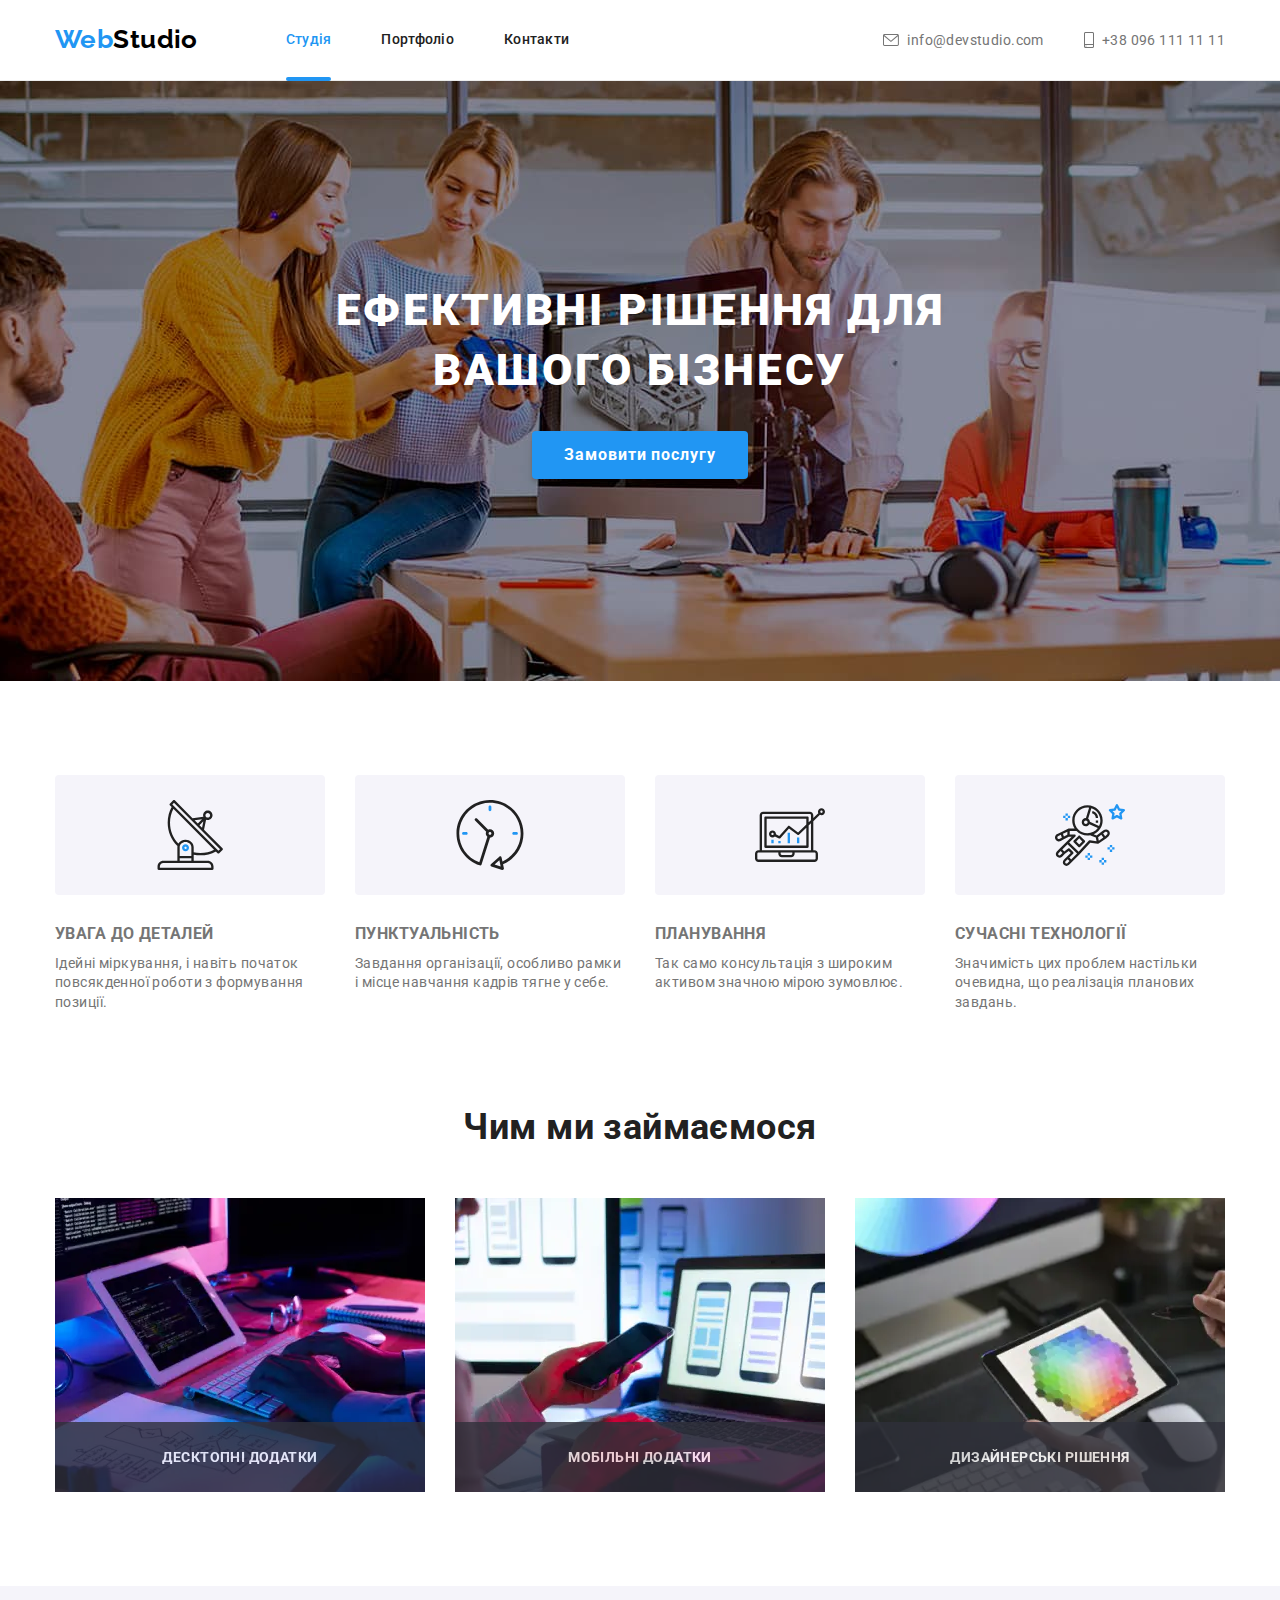
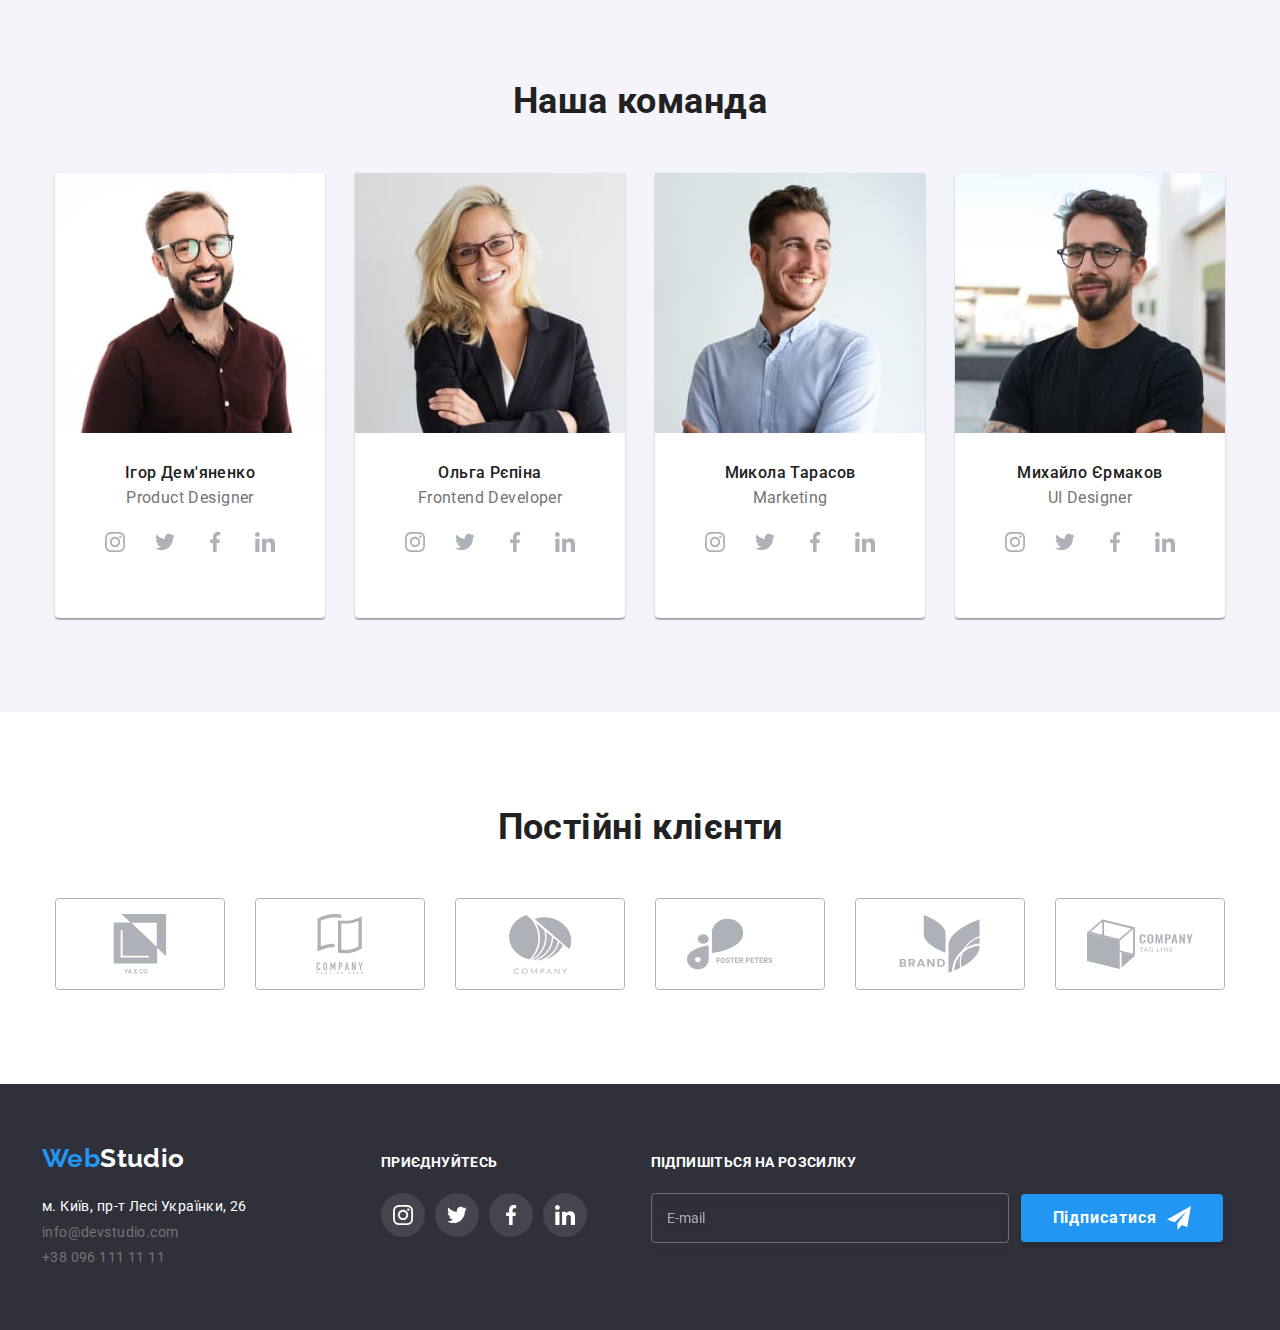
==== commit ae974fdc: "HW 8 Done 0_0" ====
--- a/index.html
+++ b/index.html
@@ -14,7 +14,6 @@
   <link rel="stylesheet"
     href="https://cdnjs.cloudflare.com/ajax/libs/modern-normalize/1.0.0/modern-normalize.min.css" />
   <meta charset="UTF-8" />
-  <link rel="stylesheet" href="./css/style.css" />
   <link rel="stylesheet" href="./css/main.min.css">
 </head>
 
@@ -23,34 +22,85 @@
     <div class="container main-nav">
       <nav class="page-nav">
         <a href="index.html" class="logo"><span class="logo__accent--blue">Web</span>Studio</a>
-        <ul class="nav__menu">
+        <ul class="nav__menu list">
           <li class="menu__iteam">
-            <a href="index.html" class="link current">Студія</a>
+            <a href="index.html" class="nav__menu__link link current">Студія</a>
           </li>
           <li class="menu__iteam">
-            <a href="portfolio.html" class="link">Портфоліо</a>
-          </li>
-          <li class="menu__iteam"><a href="#" class="link">Контакти</a></li>
+            <a href="portfolio.html" class="nav__menu__link link">Портфоліо</a>
+          </li>
+          <li class="menu__iteam"><a href="#" class="nav__menu__link link">Контакти</a></li>
         </ul>
       </nav>
-      <ul class="nav__contacts">
-        <li class="list__iteam">
-          <a class="contacts__mail link" href="mailto:info@devstudio.com">
+      <ul class="nav__contacts list">
+        <li class="contacts__list">
+          <a class="contacts__link link email" href="mailto:info@devstudio.com">
             <svg class="svg" width="16" height="12">
               <use href="./images/icons.svg#icon-envelope"></use>
             </svg>
             info@devstudio.com</a>
         </li>
-        <li class="list__iteam">
-          <a class="contacts__num link" href="tel:+380961111111">
+        <li class="contacts__list">
+          <a class="contacts__link link num" href="tel:+380961111111">
             <svg class="svg" width="10" height="16">
               <use href="./images/icons.svg#icon-smartphone"></use>
             </svg>
             +38 096 111 11 11</a>
         </li>
       </ul>
+      <button type="button" class="menu-open-btn" data-menu-open>
+        <svg class="" width="40" height="40">
+          <use href="./images/icons.svg#icon-burger" class=""></use>
+        </svg>
+      </button>
     </div>
   </header>
+  <div class="mob-menu is-hidden" data-menu>
+    <button type="button" class="menu-close-btn" data-menu-close>
+      <svg class="" width="40" height="40">
+        <use href="./images/icons.svg#icon-close-black-18dp" class=""></use>
+      </svg>
+    </button>
+    <div class="mob-menu-wrap">
+      <nav class="mob-menu-nav">
+        <ul class="mob-menu-list list">
+          <li class="mob-menu-item">
+            <a href="./index.html" class="mob-menu-link current-mob link">Студія</a>
+          </li>
+          <li class="mob-menu-item">
+            <a href="./portfolio.html" class="mob-menu-link link">Портфоліо</a>
+          </li>
+          <li class="mob-menu-item">
+            <a href="" class="mob-menu-link link">Контакти</a>
+          </li>
+        </ul>
+      </nav>
+      <div class="mob-connect">
+        <ul class="mob-connect-list list">
+          <li class="mob-connect-item item">
+            <a class="mob-connect-mail link" href="mailto:info@devstudio.com">info@devstudio.com</a>
+          </li>
+          <li class="mob-connect-item item">
+            <a class="mob-connect-phone link" href="tel:+380961111111">+38 096 111 11 11</a>
+          </li>
+        </ul>
+      </div>
+      <ul class="mob-media list">
+        <li class="mob-media-item item">
+          <a href="" class="mob-media-link link" target="_blank" rel="noopener noreferrer nofollow">Instagram</a>
+        </li>
+        <li class="mob-media-item item">
+          <a href="" class="mob-media-link link" target="_blank" rel="noopener noreferrer nofollow">Twitter</a>
+        </li>
+        <li class="mob-media-item item">
+          <a href="" class="mob-media-link link" target="_blank" rel="noopener noreferrer nofollow">Facebook</a>
+        </li>
+        <li class="mob-media-item item">
+          <a href="" class="mob-media-link link" target="_blank" rel="noopener noreferrer nofollow">LinkedIn</a>
+        </li>
+      </ul>
+    </div>
+  </div>
   <main class="main">
     <!--Hero Section -->
     <section class="hero">
@@ -62,8 +112,8 @@
     <!-- Features -->
     <section class="section features">
       <div class="container">
-        <h2 class="section_title" hidden>Наші особливості</h2>
-        <ul class="features__container">
+        <h2 class="section__title" hidden>Наші особливості</h2>
+        <ul class="features__container list">
           <li class="features__iteam">
             <div class="features__iteam-icon">
               <svg class="icon-uvaga">
@@ -112,22 +162,44 @@
       </div>
     </section>
     <!-- What We Do -->
-    <section class="section whatwedo">
+    <section class="whatwedo section">
       <div class="container">
-        <h2 class="section_title">Чим ми займаємося</h2>
-        <ul class="whatwedo__container">
+        <h2 class="section__title">Чим ми займаємося</h2>
+        <ul class="whatwedo__container list">
           <li class="whatwedo__img">
-            <img src="./images/whatwedo_box_1.jpg" alt="Зображення компьютера та планшету" width="370" height="294" />
+            <picture>
+              <source srcset="./images/whatwedo-1-desktop.webp 1x, ./images/whatwedo-1-desktop@2x.webp 2x"
+                media="(min-width: 1200px)" type="image/webp" />
+              <source srcset="./images/whatwedo-1-desktop.jpg 1x, ./images/whatwedo-1-desktop@2x.jpg 2x"
+                media="(min-width: 1200px)" />
+
+              <img src="./images/whatwedo-1-desktop.jpg" alt="retina picture" class="picture-img"
+                alt="Зображення компьютера та планшету" width="370" height="294" />
+            </picture>
             <p class="whatwedo__overlay">Десктопні додатки</p>
           </li>
           <li class="whatwedo__img">
-            <img src="./images/whatwedo_box_2.jpg" alt="Зображення тестування мобиільного застосунку" width="370"
-              height="294" />
+            <picture>
+              <source srcset="./images/whatwedo-2-desktop.webp 1x, ./images/whatwedo-2-desktop@2x.webp 2x"
+                media="(min-width: 1200px)" type="image/webp" />
+              <source srcset="./images/whatwedo-2-desktop.jpg 1x, ./images/whatwedo-2-desktop@2x.jpg 2x"
+                media="(min-width: 1200px)" />
+
+              <img src="./images/whatwedo-2-desktop.jpg" alt="Зображення тестування мобиільного застосунку" width="370"
+                height="294" />
+            </picture>
             <p class="whatwedo__overlay">Мобільні додатки</p>
           </li>
           <li class="whatwedo__img">
-            <img src="./images/whatwedo_box_3.jpg" alt="Зображення користувача iPad який працює з палітрою" width="370"
-              height="294" />
+            <picture>
+              <source srcset="./images/whatwedo-3-desktop.webp 1x, ./images/whatwedo-3-desktop@2x.webp 2x"
+                media="(min-width: 1200px)" type="image/webp" />
+              <source srcset="./images/whatwedo-3-desktop.jpg 1x, ./images/whatwedo-3-desktop@2x.jpg 2x"
+                media="(min-width: 1200px)" />
+
+              <img src="./images/whatwedo-3-desktop.jpg" alt="Зображення користувача iPad який працює з палітрою"
+                width="370" height="294" />
+            </picture>
             <p class="whatwedo__overlay">Дизайнерські рішення</p>
           </li>
         </ul>
@@ -136,14 +208,24 @@
     <!-- Crew -->
     <section class="section crew">
       <div class="container">
-        <h2 class="section_title">Наша команда</h2>
-        <ul class="crew__wraper">
+        <h2 class="section__title">Наша команда</h2>
+        <ul class="crew__wraper list">
           <li class="crew__iteam">
-            <img src="./images/crew_igor.jpg" alt="Image of Igor Demianenko - Product Designer" width="270"
-              height="260" />
+            <picture>
+              <source srcset="./images/crew-img-desktop-1.jpg 1x, 
+              ./images/crew-img-desktop-1@2x.jpg 2x" media="(min-width:1200px)">
+
+              <source srcset="./images/crew-img-tab-1.jpg 1x, 
+              ./images/crew-img-tab-1@2x.jpg 2x" media="(min-width:768px)">
+
+              <source srcset="./images/crew-img-mobile-1.jpg 1x, 
+              ./images/crew-img-mobile-1@2x.jpg 2x" media="(max-width:767px)">
+
+              <img class="crew__iteam__photo" alt="Image of Igor Demianenko - Product Designer" />
+            </picture>
             <h3 class="crew__iteam__name-title">Ігор Дем'яненко</h3>
             <p class="crew__iteam__job-title">Product Designer</p>
-            <ul class="social-icons">
+            <ul class="social-icons list">
               <li class="soc-iteam">
                 <a href="#" class="soc-link-item">
                   <svg class="icon-instagram">
@@ -175,11 +257,21 @@
             </ul>
           </li>
           <li class="crew__iteam">
-            <img src="./images/crew_olga.jpg" alt="Image of Olga Repina - Frontend Developer" width="270"
-              height="260" />
+            <picture>
+              <source srcset="./images/crew-img-desktop-2.jpg 1x, 
+              ./images/crew-img-desktop-2@2x.jpg 2x" media="(min-width:1200px)">
+
+              <source srcset="./images/crew-img-tab-2.jpg 1x, 
+              ./images/crew-img-tab-2@2x.jpg 2x" media="(min-width:768px)">
+
+              <source srcset="./images/crew-img-mobile-2.jpg 1x, 
+              ./images/crew-img-mobile-2@2x.jpg 2x" media="(max-width:767px)">
+
+              <img class="crew__iteam__photo" alt="Image of Olga Repina - Frontend Developer" />
+            </picture>
             <h3 class="crew__iteam__name-title">Ольга Рєпіна</h3>
             <p class="crew__iteam__job-title">Frontend Developer</p>
-            <ul class="social-icons">
+            <ul class="social-icons list">
               <li class="soc-iteam">
                 <a href="#" class="soc-link-item">
                   <svg class="icon-instagram">
@@ -211,10 +303,21 @@
             </ul>
           </li>
           <li class="crew__iteam">
-            <img src="./images/crew_mykola.jpg" alt="Image of Mykola Tarasov - Marketing" width="270" height="260" />
+            <picture>
+              <source srcset="./images/crew-img-desktop-3.jpg 1x, 
+              ./images/crew-img-desktop-3@2x.jpg 2x" media="(min-width:1200px)">
+
+              <source srcset="./images/crew-img-tab-3.jpg 1x, 
+              ./images/crew-img-tab-3@2x.jpg 2x" media="(min-width:768px)">
+
+              <source srcset="./images/crew-img-mobile-3.jpg 1x, 
+              ./images/crew-img-mobile-3@2x.jpg 2x" media="(max-width:767px)">
+
+              <img class="crew__iteam__photo" alt="Image of Mykola Tarasov - Marketing" />
+            </picture>
             <h3 class="crew__iteam__name-title">Микола Тарасов</h3>
             <p class="crew__iteam__job-title">Marketing</p>
-            <ul class="social-icons">
+            <ul class="social-icons list">
               <li class="soc-iteam">
                 <a href="#" class="soc-link-item">
                   <svg class="icon-instagram">
@@ -246,11 +349,21 @@
             </ul>
           </li>
           <li class="crew__iteam">
-            <img src="./images/crew_mykhailo.jpg" alt="Image of Mykhylo Yermakov - UI Designer" width="270"
-              height="260" />
+            <picture>
+              <source srcset="./images/crew-img-desktop-4.jpg 1x, 
+              ./images/crew-img-desktop-4@2x.jpg 2x" media="(min-width:1200px)">
+
+              <source srcset="./images/crew-img-tab-4.jpg 1x, 
+              ./images/crew-img-tab-4@2x.jpg 2x" media="(min-width:768px)">
+
+              <source srcset="./images/crew-img-mobile-4.jpg 1x, 
+              ./images/crew-img-mobile-4@2x.jpg 2x" media="(max-width:767px)">
+
+              <img class="crew__iteam__photo" alt="Image of Mykhylo Yermakov - UI Designer" />
+            </picture>
             <h3 class="crew__iteam__name-title">Михайло Єрмаков</h3>
             <p class="crew__iteam__job-title">UI Designer</p>
-            <ul class="social-icons">
+            <ul class="social-icons list">
               <li class="soc-iteam">
                 <a href="#" class="soc-link-item">
                   <svg class="icon-instagram">
@@ -284,38 +397,44 @@
         </ul>
       </div>
     </section>
-    <section class="section clients">
+    <section class="clients section">
       <div class="container">
-        <h2 class="section_title">Постійні клієнти</h2>
-        <ul class="clients-list">
-          <li class="client-iteam"><button class="client-iteam__button"><svg class="svg" width="41" height="47">
+        <h2 class="section__title">Постійні клієнти</h2>
+        <ul class="client__list list">
+          <li class="client__iteam"><a href="#" class="client-iteam__link"><svg class="client__svg" width="106"
+                height="60">
                 <use href="./images/icons.svg#icon-logo-yaco"></use>
-              </svg></button></li>
-          <li class="client-iteam"><button class="client-iteam__button"><svg class="svg" width="40" height="52">
+              </svg></a></li>
+          <li class="client__iteam"><a href="#" class="client-iteam__link"><svg class="client__svg" width="106"
+                height="60">
                 <use href="./images/icons.svg#icon-logo-company"></use>
-              </svg></button></li>
-          <li class="client-iteam"><button class="client-iteam__button"><svg class="svg" width="44" height="42">
+              </svg></a></li>
+          <li class="client__iteam"><a href="#" class="client-iteam__link"><svg class="client__svg" width="106"
+                height="60">
                 <use href="./images/icons.svg#icon-company-two"></use>
-              </svg></button></li>
-          <li class="client-iteam"><button class="client-iteam__button"><svg class="svg" width="84" height="40">
+              </svg></a></li>
+          <li class="client__iteam"><a href="#" class="client-iteam__link"><svg class="client__svg" width="106"
+                height="60">
                 <use href="./images/icons.svg#icon-foster-logo"></use>
-              </svg></button></li>
-          <li class="client-iteam"><button class="client-iteam__button"><svg class="svg" width="62" height="45">
+              </svg></a></li>
+          <li class="client__iteam"><a href="#" class="client-iteam__link"><svg class="client__svg" width="106"
+                height="60">
                 <use href="./images/icons.svg#icon-brand"></use>
-              </svg></button></li>
-          <li class="client-iteam"><button class="client-iteam__button"><svg class="svg" width="94" height="44">
+              </svg></a></li>
+          <li class="client__iteam"><a href="#" class="client-iteam__link"><svg class="client__svg" width="106"
+                height="60">
                 <use href="./images/icons.svg#icon-tag-line"></use>
-              </svg></button></li>
+              </svg></a></li>
         </ul>
       </div>
     </section>
   </main>
   <footer class="footer">
     <div class="container footer__blox">
-      <div class="footer__blox__addres-box">
-        <a href="#" class="logo"><span class="logo__accent-blue">Web</span>Studio</a>
+      <div class="footer__block addres-box">
+        <a href="#" class="footer__logo logo"><span class="logo__accent-blue">Web</span>Studio</a>
         <address class="addres-box__address">
-          <ul>
+          <ul class="address__list list">
             <li>
               <a class="loc" href="#">м. Київ, пр-т Лесі Українки, 26</a>
             </li>
@@ -326,9 +445,9 @@
           </ul>
         </address>
       </div>
-      <div class="footer__blox__social-contact">
+      <div class="footer__block social-contact">
         <p class="footer-title">приєднуйтесь</p>
-        <ul class="social-icons-footer">
+        <ul class="social-icons-footer list">
           <li class="soc-iteam">
             <a href="#" class="soc-footer-link">
               <svg class="icon-instagram">
@@ -360,11 +479,11 @@
         </ul>
       </div>
       <!-- Subscribe Form -->
-      <div class="footer__blox__subscribe">
+      <div class="footer__block subscribe">
         <p class="footer-title">Підпишіться на розсилку</p>
         <form class="footer-form-subscribe">
-          <input type="email" name="user_email" class="form-input" pattern="[a-z0-9._%+-]+@[a-z0-9.-]+\.[a-z]{2,4}$"
-            placeholder="E-mail" />
+          <input type="email" name="user_email" class="footer-form__input"
+            pattern="[a-z0-9._%+-]+@[a-z0-9.-]+\.[a-z]{2,4}$" placeholder="E-mail" />
           <button type="submit" class="button subscribe-btn">Підписатися<svg class="svg" width="24" height="24">
               <use href="./images/icons.svg#icon-send"></use>
             </svg></button>
@@ -434,6 +553,7 @@
     </div>
   </div>
   <script src="./js/modal.js"></script>
+  <script src="./js/mobile-menu.js"></script>
 </body>
 
 </html>--- a/css/main.min.css
+++ b/css/main.min.css
@@ -1 +1 @@
-:root{--font-primary: "Roboto", "sans-serif";--font-secondary: "Raleway", sans-serif;--studio-black: rgb(0, 0, 0);--studio-white: rgb(255, 255, 255);--studio-whitealfa:rgba(255, 255, 255, 0.6);--studio-blue: rgba(33, 150, 243, 1);--studio-hover-blue: rgba(24, 140, 232, 1);--studio-dark: rgba(33, 33, 33, 1);--studio-text: rgba(117, 117, 117, 1);--studio-darkbg: rgba(47, 48, 58, 1);--studio-lines: rgba(236, 236, 236, 1);--studio-lightbg: rgba(245, 244, 250, 1);--studio-icons:rgba(175, 177, 184, 1);--studio-overlay:rgba(33, 150, 243, 0.9);--studio-main-transition: 250ms cubic-bezier(0.4, 0, 0.2, 1)}body{background-color:var(--studio-white);font-family:var(--font-primary);font-size:14px;line-height:1.4;color:var(--studio-text);letter-spacing:.03em}h1,h2,h3,h4,h5,h6,p{margin-top:0;margin-bottom:0;padding-left:0}ul{list-style-type:none;padding-inline-start:0;margin-block-start:0;margin-block-end:0}img{display:block}button,input[type=submit],input[type=reset]{background:none;color:inherit;border:none;padding:0;font:inherit;cursor:pointer;outline:inherit}.list{list-style:none;margin:0;padding:0}.link{text-decoration:none}.container{width:1200px;padding-left:15px;padding-right:15px;margin-left:auto;margin-right:auto}.section{padding:94px 0}.section_title{margin-top:0;margin-bottom:50px;color:var(--studio-dark);font-weight:700;font-size:36px;line-height:42px;text-align:center}.header{border-bottom:1px solid var(--studio-lightbg)}.logo{font-family:var(--font-secondary);font-size:26px;font-weight:700}.logo__accent--blue{color:var(--studio-blue)}.logo{color:var(--studio-black);text-decoration:none}.backdrop{position:fixed;top:0;left:0;width:100%;height:100%;background-color:rgba(0,0,0,.2);z-index:999;opacity:1;transition:opacity 1500ms cubic-bezier(0.4, 0, 0.2, 1),visibility 1500ms cubic-bezier(0.4, 0, 0.2, 1)}.backdrop.is-hidden{opacity:0;visibility:hidden;pointer-events:none}.modal{position:absolute;top:50%;left:50%;width:528px;height:581px;padding:40px;background-color:var(--studio-white);transform:translate(-50%, -50%);box-shadow:0px 1px 3px rgba(0,0,0,.12),0px 1px 1px rgba(0,0,0,.14),0px 2px 1px rgba(0,0,0,.2);border-radius:4px}button.modal-close-btn{display:flex;align-items:center;justify-content:center;border-radius:50px;width:30px;height:30px;border:1px solid rgba(0,0,0,.1);background-color:rgba(0,0,0,0);position:absolute;right:8px;top:8px}.modal-close-btn .svg:hover{fill:var(--studio-blue)}.modal-form{display:flex;flex-direction:column;align-items:center}.modal-form-title{font-style:normal;font-weight:700;font-size:20px;line-height:1.2;text-align:center;letter-spacing:.03em;color:var(--studio-darkbg);margin-bottom:12px}.modal-form-field{margin-bottom:10px;width:100%}.modal-form-field-desc{display:block;font-size:12px;line-height:1.2;letter-spacing:.01em;color:var(--studio-text);margin-bottom:4px}.modal-form-input-wrapper{position:relative;display:block}.modal-form-input{width:100%;height:40px;border-radius:5px;border:1px solid rgba(33,33,33,.2);padding-left:42px;transition:border-color var(--studio-blue)}.modal-form-input:focus{outline:none;border-color:var(--studio-blue)}.modal-form-input-icon{position:absolute;top:50%;left:12px;width:18px;height:18px;transform:translateY(-50%);display:block;fill:var(--studio-dark);transition:fill var(--studio-blue)}.modal-form-input:focus+.modal-form-input-icon{fill:var(--studio-blue)}.modal-form-message{width:100%;height:120px;border-radius:5px;border:1px solid rgba(33,33,33,.2);padding:15px;resize:none;transition:border-color var(--studio-blue);margin-bottom:10px}.modal-form-message::placeholder{font-size:12px}.modal-form-message:focus{outline:none;border-color:var(--studio-blue)}.modal-form-check-field{display:flex;justify-content:center;align-items:center;margin-bottom:30px}.modal-form-check{position:absolute;appearance:none}.modal-form-own-checkbox{width:20px;height:20px;border:1px solid rgba(33,33,33,.2);border-radius:3px;cursor:pointer;margin-right:10px}.modal-form-own-checkbox-icon{display:none;fill:#fff}.modal-form-check:checked+.modal-form-own-checkbox{background-color:var(--studio-blue);border:1px solid var(--studio-blue)}.modal-form-check:focus+.modal-form-own-checkbox{box-shadow:0 0 0 2px rgba(33,150,243,.5);border:1px solid rgba(0,0,0,0)}.modal-form-check:checked+.modal-form-own-checkbox .modal-form-own-checkbox-icon{display:block}.modal-form-sumbit{width:200px;font-family:var(--font-primary);color:var(--studio-white);background-color:var(--studio-blue);padding:10px 32px;box-shadow:0px 4px 4px rgba(0,0,0,.15);border-radius:4px;font-weight:700;font-size:16px;line-height:1.8;letter-spacing:.06em;transition:background-color var(--studio-main-transition)}.modal-form-sumbit:hover,.modal-form-sumbit:focus{background-color:var(--studio-hover-blue);cursor:pointer}.user_policy_link{color:var(--studio-text);transition:color var(--studio-main-transition)}.user_policy_link:hover,.user_policy_link:focus,.user_policy_link:visited{color:var(--studio-hover-blue)}.page-nav{display:flex;align-items:center}.main-nav{display:flex;height:80px;justify-content:space-between}.nav__menu{display:flex}.menu__iteam,.list__iteam{margin-right:50px}.nav__menu{margin-left:93px}.nav__contacts{display:flex;align-items:center}.link,.contacts__mail,.contacts__num{display:block;padding-top:32px;padding-bottom:32px;font-weight:500;font-family:var(--font-primary);font-size:14px;line-height:1.4;letter-spacing:.02em;color:var(--studio-dark);transition:color var(--studio-main-transition)}.contacts__mail,.contacts__num{display:inline-flex;align-items:center;color:var(--studio-text);fill:var(--studio-text);transition:color var(--studio-main-transition)}.contacts__num .svg,.contacts__mail .svg{margin-right:10px}.contacts__num:hover,.contacts__mail:hover{color:var(--studio-blue);fill:var(--studio-blue)}.link:hover,.link:focus,.link:active,.current{color:var(--studio-blue)}.menu__iteam{position:relative}.link:hover::after,.link:focus::after,.link:active::after,.current::after{content:"";background-color:var(--studio-blue);width:100%;height:4px;border-radius:2px;position:absolute;left:0;bottom:0}.button{font-family:var(--font-primary);color:var(--studio-white);background-color:var(--studio-blue);padding:10px 32px;box-shadow:0px 4px 4px rgba(0,0,0,.15);border-radius:4px;font-weight:700;font-size:16px;line-height:1.8;letter-spacing:.06em;transition:background-color var(--studio-main-transition)}.button:hover{background-color:var(--studio-hover-blue);cursor:pointer}.hero{max-width:1600px;height:600px;margin:0 auto;background-image:linear-gradient(rgba(47, 48, 58, 0.4), rgba(47, 48, 58, 0.4)),url("../images/hero-bg-img.jpg");background-size:cover;background-repeat:no-repeat;padding-top:200px;padding-bottom:200px;box-sizing:border-box}.hero__title{font-size:44px;font-weight:900;letter-spacing:.06em;text-transform:uppercase;color:var(--studio-white);margin-left:auto;margin-right:auto;margin-bottom:30px;width:696px}.hero>.container{text-align:center}.features__container{display:flex;justify-content:space-between}.features__iteam{width:270px}.features__iteam-icon{display:flex;justify-content:center;align-items:center;background-color:var(--studio-lightbg);border-radius:4px;width:270px;height:120px;margin-bottom:30px}.features__iteam-icon svg{width:70px;height:70px;text-align:center}.features__iteam-title{font-weight:700;font-size:14px;line-height:16px;text-transform:uppercase;color:var(--studio-dark);margin-bottom:10px}.section.whatwedo{padding-top:0px}.whatwedo__container{display:flex;justify-content:space-between}.whatwedo__img{position:relative;display:flex}.whatwedo__overlay{position:absolute;width:370px;height:70px;font-weight:700;display:flex;justify-content:center;align-items:center;background-color:var(--studio-darkbg);opacity:.8;color:var(--studio-white);text-transform:uppercase;text-align:center;bottom:0}.crew{background-color:var(--studio-lightbg)}.crew__wraper{display:flex;justify-content:space-between}.crew__iteam{width:270px;background:#fff;box-shadow:0px 1px 3px rgba(0,0,0,.12),0px 1px 1px rgba(0,0,0,.14),0px 2px 1px rgba(0,0,0,.2);border-radius:0px 0px 4px 4px}.crew__iteam__name-title{font-weight:500;font-size:16px;line-height:19px;text-align:center;color:var(--studio-dark);margin:30px 0 10px}.crew__iteam__job-title{text-align:center;font-size:16px;line-height:.8;margin:10px 0 16px}.social-icons{display:flex;justify-content:space-evenly;margin:16px 32px 30px}.soc-link-item{width:44px;height:44px;display:flex;justify-content:center;align-items:center;border-radius:50px;background-color:var(--studio-white);fill:var(--studio-icons);transition:fill var(--studio-main-transition),background-color var(--studio-main-transition)}.soc-link-item:hover,.soc-link-item:focus{background-color:var(--studio-blue);fill:var(--studio-white);cursor:pointer}.soc-iteam svg{width:20px;height:20px}.clients-list{display:flex;justify-content:space-between}.client-iteam__button{width:170px;height:92px;border:1px solid var(--studio-icons);box-sizing:border-box;border-radius:4px;fill:var(--studio-icons);transition:fill var(--studio-main-transition),border-color var(--studio-main-transition)}.client-iteam__button:hover,.client-iteam__button:focus{border:1px solid var(--studio-blue);fill:var(--studio-blue)}.portfolio__filtr-container{display:flex;justify-content:center;margin-bottom:50px}.portfolio__filtr-container li:not(:last-child){margin-right:8px}.portfolio__filtr{background-color:var(--studio-lightbg);color:var(--studio-dark);padding:6px 22px;font-weight:500;font-size:16px;line-height:1.6;text-align:center;border-radius:4px;transition:color var(--studio-main-transition);transition:background-color var(--studio-main-transition)}.portfolio__filtr:hover,.portfolio__filtr:active,.portfolio__filtr:focus{font-family:var(--font-primary);background-color:var(--studio-blue);color:var(--studio-white);box-shadow:0px 3px 1px rgba(0,0,0,.1),0px 1px 2px rgba(0,0,0,.08),0px 2px 2px rgba(0,0,0,.12);cursor:pointer}.projects{display:flex;flex-wrap:wrap}.project{width:370px;margin-right:30px;margin-bottom:30px}.project__description{padding:20px 24px;border:1px solid var(--studio-lightbg);border-top:none}.project__description__title{font-weight:700;font-size:18px;line-height:2;letter-spacing:.06em;color:var(--studio-dark)}.project__subtitle{font-size:16px;line-height:1.8;color:var(--studio-text);margin-top:4px}.project-link{display:block;text-decoration:none;transition:box-shadow var(--studio-main-transition)}.project-overlay-wraper{position:relative;width:370px;height:294px;overflow:hidden}.overlay{position:absolute;background-color:var(--studio-overlay);color:var(--studio-white);font-size:18px;line-height:1.6;font-weight:400;height:100%;width:100%;padding:63px 24px;top:0;left:0;overflow:auto;transform:translateY(100%);transition:transform var(--studio-main-transition)}.project-link:hover .overlay,.project-link:focus .overlay{transform:translateY(0%)}.project-link:hover{box-shadow:0px 1px 1px rgba(0,0,0,.12),0px 4px 4px rgba(0,0,0,.06),1px 4px 6px rgba(0,0,0,.16);cursor:pointer}.project:nth-child(3n){margin-right:0}.project:nth-last-child(-n+3){margin-bottom:0}.footer{background-color:var(--studio-darkbg);color:var(--studio-white);padding-top:60px;padding-bottom:60px}.footer__blox{display:flex;align-items:baseline;justify-content:space-between}.footer .logo{color:var(--studio-white);display:block;margin-bottom:20px}.addres-box__address{line-height:1.8;font-style:normal}.footer__blox__address li:not(:last-child){margin-bottom:9px}.loc{color:var(--studio-white);text-decoration:none}.mail,.tel{color:var(--studio-text);text-decoration:none}.addres-box{margin-right:70px}.footer-title{font-weight:700;text-transform:uppercase;margin-bottom:20px}.social-icons-footer{display:flex;justify-content:start}.soc-footer-link{width:44px;height:44px;display:flex;justify-content:center;align-items:center;border-radius:50px;fill:var(--studio-white);background:rgba(255,255,255,.1);transition:background-color var(--studio-main-transition)}.social-icons-footer .soc-iteam:not(:last-child){margin-right:10px}.soc-footer-link:hover,.soc-footer-link:focus{background-color:var(--studio-blue);fill:var(--studio-white);cursor:pointer}.footer-form-subscribe{display:flex}.form-input{width:358px;height:50px;border:1px solid rgba(255,255,255,.3);filter:drop-shadow(0px 4px 4px rgba(0, 0, 0, 0.15));border-radius:4px;color:var(--studio-white);background:rgba(0,0,0,0);padding:15px;margin-right:12px}.form-input::placeholder{color:rgba(255,255,255,.6)}.button>.svg{margin-left:10px;fill:var(--studio-white);align-items:center}.subscribe-btn{display:flex;align-items:center}/*# sourceMappingURL=main.min.css.map */+:root{--font-primary: "Roboto", "sans-serif";--font-secondary: "Raleway", sans-serif;--studio-black: rgb(0, 0, 0);--studio-white: rgb(255, 255, 255);--studio-whitealfa:rgba(255, 255, 255, 0.6);--studio-blue: rgba(33, 150, 243, 1);--studio-hover-blue: rgba(24, 140, 232, 1);--studio-dark: rgba(33, 33, 33, 1);--studio-text: rgba(117, 117, 117, 1);--studio-darkbg: rgba(47, 48, 58, 1);--studio-lines: rgba(236, 236, 236, 1);--studio-lightbg: rgba(245, 244, 250, 1);--studio-icons:rgba(175, 177, 184, 1);--studio-overlay:rgba(33, 150, 243, 0.9);--studio-main-transition: 250ms cubic-bezier(0.4, 0, 0.2, 1)}body{background-color:var(--studio-white);font-family:var(--font-primary);font-size:14px;line-height:1.4;color:var(--studio-text);letter-spacing:.03em}h1,h2,h3,h4,h5,h6,p{margin-top:0;margin-bottom:0;padding-left:0}ul{margin-top:0;margin-bottom:0;padding-left:0}img{display:block;max-width:100%;height:auto}button,input[type=submit],input[type=reset]{background:none;color:inherit;border:none;padding:0;font:inherit;cursor:pointer;outline:inherit}.link{text-decoration:none}.list{list-style:none}.container{padding-left:15px;padding-right:15px;margin-left:auto;margin-right:auto}@media screen and (min-width: 480px){.container{width:450px;margin-left:auto;margin-right:auto}}@media screen and (min-width: 768px){.container{width:768px}}@media screen and (min-width: 1200px){.container{width:1200px}}.section{padding-top:60px;padding-bottom:60px}@media screen and (min-width: 1200px){.section{padding-top:94px;padding-bottom:94px}}.section__title{margin-top:0;margin-bottom:30px;color:var(--studio-dark);font-weight:700;font-size:28px;line-height:1.2;text-align:center}@media screen and (min-width: 1200px){.section__title{font-size:36px;line-height:1.17;margin-bottom:50px}}.header{border-bottom:1px solid var(--studio-lightbg);padding-top:16px;padding-bottom:16px;border-bottom:1px solid #ececec}@media screen and (min-width: 1200px){.header{padding-top:25px;padding-bottom:25px}}.logo{font-family:var(--font-secondary);font-weight:700;margin-right:88px;color:var(--studio-black);text-decoration:none;font-size:24px}@media screen and (min-width: 1200px){.logo{font-size:26px;line-height:1.15}}.logo__accent--blue{color:var(--studio-blue)}.backdrop{position:fixed;top:0;left:0;width:100%;height:100%;background-color:rgba(0,0,0,.2);z-index:999;opacity:1;transition:opacity 1500ms cubic-bezier(0.4, 0, 0.2, 1),visibility 1500ms cubic-bezier(0.4, 0, 0.2, 1)}.backdrop.is-hidden{opacity:0;visibility:hidden;pointer-events:none}.modal{position:absolute;top:50%;left:50%;width:450px;height:609px;padding:40px;background-color:var(--studio-white);transform:translate(-50%, -50%);box-shadow:0px 1px 3px rgba(0,0,0,.12),0px 1px 1px rgba(0,0,0,.14),0px 2px 1px rgba(0,0,0,.2);border-radius:4px}@media screen and (min-width: 1200px){.modal{width:528px;height:581px}}button.modal-close-btn{display:flex;align-items:center;justify-content:center;border-radius:50px;width:30px;height:30px;border:1px solid rgba(0,0,0,.1);background-color:rgba(0,0,0,0);position:absolute;right:8px;top:8px}.modal-close-btn .svg:hover{fill:var(--studio-blue)}.modal-form{display:flex;flex-direction:column;align-items:center;font-size:12px}@media screen and (min-width: 1200px){.modal-form{font-size:14px}}.modal-form-title{font-style:normal;font-weight:700;font-size:20px;line-height:1.2;text-align:center;letter-spacing:.03em;color:var(--studio-darkbg);margin-bottom:12px}.modal-form-field{margin-bottom:10px;width:100%}.modal-form-field-desc{display:block;font-size:12px;line-height:1.2;letter-spacing:.01em;color:var(--studio-text);margin-bottom:4px}.modal-form-input-wrapper{position:relative;display:block}.modal-form-input{width:100%;height:40px;border-radius:5px;border:1px solid rgba(33,33,33,.2);padding-left:42px;transition:border-color var(--studio-blue)}.modal-form-input:focus{outline:none;border-color:var(--studio-blue)}.modal-form-input-icon{position:absolute;top:50%;left:12px;width:18px;height:18px;transform:translateY(-50%);display:block;fill:var(--studio-dark);transition:fill var(--studio-blue)}.modal-form-input:focus+.modal-form-input-icon{fill:var(--studio-blue)}.modal-form-message{width:100%;height:120px;border-radius:5px;border:1px solid rgba(33,33,33,.2);padding:15px;resize:none;transition:border-color var(--studio-blue);margin-bottom:10px}.modal-form-message::placeholder{font-size:12px}.modal-form-message:focus{outline:none;border-color:var(--studio-blue)}.modal-form-check-field{display:flex;justify-content:center;align-items:center;margin-bottom:30px}.modal-form-check{position:absolute;appearance:none}.modal-form-own-checkbox{width:20px;height:20px;border:1px solid rgba(33,33,33,.2);border-radius:3px;cursor:pointer;margin-right:10px}.modal-form-own-checkbox-icon{display:none;fill:#fff}.modal-form-check:checked+.modal-form-own-checkbox{background-color:var(--studio-blue);border:1px solid var(--studio-blue)}.modal-form-check:focus+.modal-form-own-checkbox{box-shadow:0 0 0 2px rgba(33,150,243,.5);border:1px solid rgba(0,0,0,0)}.modal-form-check:checked+.modal-form-own-checkbox .modal-form-own-checkbox-icon{display:block}.modal-form-sumbit{width:200px;font-family:var(--font-primary);color:var(--studio-white);background-color:var(--studio-blue);padding:10px 32px;box-shadow:0px 4px 4px rgba(0,0,0,.15);border-radius:4px;font-weight:700;font-size:16px;line-height:1.8;letter-spacing:.06em;transition:background-color var(--studio-main-transition)}.modal-form-sumbit:hover,.modal-form-sumbit:focus{background-color:var(--studio-hover-blue);cursor:pointer}.user_policy_link{color:var(--studio-text);transition:color var(--studio-main-transition)}.user_policy_link:hover,.user_policy_link:focus,.user_policy_link:visited{color:var(--studio-hover-blue)}.main-nav{display:flex;justify-content:space-between;align-items:center}.page-nav{display:flex;align-items:center}.nav__menu{display:none}@media screen and (min-width: 768px){.nav__menu{display:flex;column-gap:50px;padding-left:0px}}.nav__contacts{display:none;align-items:center}@media screen and (min-width: 768px){.nav__contacts{display:flex;flex-direction:column;justify-content:center;align-items:flex-start;gap:10px}}@media screen and (min-width: 1200px){.nav__contacts{flex-direction:row;align-items:center}}.nav__menu__link{padding:0px;font-weight:500;font-family:var(--font-primary);line-height:1.14;letter-spacing:.02em;color:var(--studio-dark);transition:color var(--studio-main-transition)}@media screen and (min-width: 1024px){.nav__menu__link{display:block}}.contacts__link{display:none;align-items:center;display:none;color:var(--studio-text);fill:var(--studio-text);transition:color var(--studio-main-transition)}@media screen and (min-width: 768px){.contacts__link{display:flex;align-items:flex-start;font-size:12px}}@media screen and (min-width: 1200px){.contacts__link{display:flex;align-items:center;margin-left:auto;font-size:14px;line-height:1.15}}@media screen and (min-width: 1200px){.contacts__list+.contacts__list{margin-left:30px}}.contacts__link .svg{margin-right:8px}.contacts__link:hover{color:var(--studio-blue);fill:var(--studio-blue)}.link:hover,.link:focus,.link:active,.current{color:var(--studio-blue)}.menu__iteam{position:relative}.contacts__link:hover::after,.contacts__link:focus::after,.contacts__link:active::after,.current::after{background-color:var(--studio-blue);content:"";position:absolute;left:0;width:100%;height:4px;border-radius:2px;bottom:-28px}@media screen and (min-width: 1200px){.contacts__link:hover::after,.contacts__link:focus::after,.contacts__link:active::after,.current::after{bottom:-33px}}.button{font-family:var(--font-primary);color:var(--studio-white);background-color:var(--studio-blue);padding:10px 32px;box-shadow:0px 4px 4px rgba(0,0,0,.15);border-radius:4px;font-weight:700;font-size:16px;line-height:1.8;letter-spacing:.06em;transition:background-color var(--studio-main-transition)}.button:hover{background-color:var(--studio-hover-blue);cursor:pointer}.hero{background-color:#c4c4c4;background-image:linear-gradient(rgba(47, 48, 58, 0.4), rgba(47, 48, 58, 0.4)),url("../images/hero-480.jpg");background-size:cover;background-position:center;background-repeat:no-repeat;max-width:480px;height:400px;margin:0 auto;padding-top:118px;padding-bottom:118px;text-align:center}@media screen and (min-device-pixel-ratio: 2)and (max-width: 767px),screen and (min-resolution: 192dpi)and (max-width: 767px),screen and (min-resolution: 2dppx)and (max-width: 767px){.hero{background-image:url("../images/hero-480@2x.jpg")}}@media screen and (min-width: 768px){.hero{max-width:768px;background-image:url("../images/hero-tablet.jpg")}}@media screen and (min-device-pixel-ratio: 2)and (min-width: 768px),screen and (min-resolution: 192dpi)and (min-width: 768px),screen and (min-resolution: 2dppx)and (min-width: 768px){.hero{background-image:url("../images/hero-tablet@2x.jpg")}}@media screen and (min-width: 1200px){.hero{max-width:1600px;height:600px;padding-top:200px;padding-bottom:200px;background-image:url("../images/hero-desktop.jpg")}}@media screen and (min-device-pixel-ratio: 2)and (min-width: 1200px),screen and (min-resolution: 192dpi)and (min-width: 1200px),screen and (min-resolution: 2dppx)and (min-width: 1200px){.hero{background-image:url("../images/hero-desktop@2x.jpg")}}.hero__title{text-transform:uppercase;width:300px;margin:0 auto;margin-bottom:30px;font-weight:900;font-size:26px;line-height:1.62;letter-spacing:.06em;color:var(--studio-white)}@media screen and (min-width: 1200px){.hero__title{width:696px;font-size:44px;line-height:1.36}}.features__container{padding-left:0px}@media screen and (min-width: 768px){.features__container{display:flex;flex-wrap:wrap;gap:30px}}@media screen and (min-width: 1200px){.features__container{flex-wrap:nowrap}}.features__iteam{width:100%;margin-bottom:30px}@media screen and (min-width: 768px){.features__iteam{width:calc((100% - 30px)/2);margin-bottom:0}}@media screen and (min-width: 1200px){.features__iteam{width:calc((100% - 90px)/4)}}.features__iteam-icon{width:100%;height:120px;align-items:center;display:flex;justify-content:center;margin-bottom:30px;background-color:var(--studio-lightbg);border-radius:4px}.features__iteam-icon svg{width:70px;height:70px;text-align:center}.features__iteam-title{text-transform:uppercase;text-align:center;margin-bottom:10px;font-weight:700;line-height:1.14}@media screen and (min-width: 768px){.features__iteam-title{text-align:left}}.whatwedo{display:none;padding-top:0}@media screen and (min-width: 1200px){.whatwedo{display:block}}.whatwedo__container{display:flex;justify-content:space-between}.whatwedo__img{position:relative;display:flex}.whatwedo__overlay{position:absolute;width:370px;height:70px;font-weight:700;display:flex;justify-content:center;align-items:center;background-color:var(--studio-darkbg);opacity:.8;color:var(--studio-white);text-transform:uppercase;text-align:center;bottom:0}.crew{background-color:var(--studio-lightbg)}.crew__wraper{display:block;justify-content:center;align-items:center}@media screen and (min-width: 768px){.crew__wraper{display:flex;flex-wrap:wrap;gap:30px}}@media screen and (min-width: 1200px){.crew__wraper{display:flex;padding-left:0px;gap:30px;flex-wrap:nowrap}}.crew__iteam{max-width:450px;margin-bottom:30px;padding-bottom:24px;background:#fff;box-shadow:0px 1px 3px rgba(0,0,0,.12),0px 1px 1px rgba(0,0,0,.14),0px 2px 1px rgba(0,0,0,.2);border-radius:0px 0px 4px 4px}@media screen and (min-width: 768px){.crew__iteam{width:calc((100% - 30px)/2);margin-bottom:0}}@media screen and (min-width: 1200px){.crew__iteam{width:calc((100% - 90px)/4)}}.crew__iteam__name-title{font-weight:500;font-size:16px;line-height:19px;text-align:center;color:var(--studio-dark);margin:30px 0 10px}.crew__iteam__job-title{text-align:center;font-size:16px;line-height:.8;margin:10px 0 16px}.social-icons{display:flex;justify-content:space-evenly;margin:16px 32px 30px}.soc-link-item{width:44px;height:44px;display:flex;justify-content:center;align-items:center;border-radius:50px;background-color:var(--studio-white);fill:var(--studio-icons);transition:fill var(--studio-main-transition),background-color var(--studio-main-transition)}.soc-link-item:hover,.soc-link-item:focus{background-color:var(--studio-blue);fill:var(--studio-white);cursor:pointer}.soc-iteam svg{width:20px;height:20px}.client__list{display:flex;flex-wrap:wrap;gap:30px;justify-content:center}.client__iteam{width:calc((100% - 30px)/2)}@media screen and (min-width: 768px){.client__iteam{width:calc((100% - 60px)/3)}}@media screen and (min-width: 1200px){.client__iteam{width:calc((100% - 150px)/6)}}.client-iteam__link{height:92px;display:flex;align-items:center;justify-content:center;border:1px solid var(--studio-icons);border-radius:4px;fill:var(--studio-icons);transition:fill var(--studio-main-transition),border-color var(--studio-main-transition)}.client-iteam__link:hover,.client-iteam__link:focus{border:1px solid var(--studio-blue);fill:var(--studio-blue)}.portfolio__filtr-container{display:flex;column-gap:8px;row-gap:15px;flex-wrap:wrap}@media screen and (max-width: 767px){.portfolio__filtr-container{max-width:326px;margin-bottom:30px}}@media screen and (min-width: 768px){.portfolio__filtr-container{justify-content:center;margin-bottom:50px}}.portfolio__filtr{background-color:var(--studio-lightbg);color:var(--studio-dark);padding:6px 22px;font-weight:500;font-size:16px;line-height:1.6;text-align:center;border-radius:4px;transition:color var(--studio-main-transition);transition:background-color var(--studio-main-transition)}.portfolio__filtr:hover,.portfolio__filtr.portfolio__filtr:active,.portfolio__filtr.portfolio__filtr:focus{font-family:var(--font-primary);background-color:var(--studio-blue);color:var(--studio-white);box-shadow:0px 3px 1px rgba(0,0,0,.1),0px 1px 2px rgba(0,0,0,.08),0px 2px 2px rgba(0,0,0,.12);cursor:pointer}.projects{display:flex;flex-wrap:wrap;gap:30px}.project{width:450px}@media screen and (min-width: 768px){.project{width:calc((100% - 30px)/2);margin-bottom:0;width:354px}}@media screen and (min-width: 1200px){.project{width:calc((100% - 60px)/3);margin-bottom:0;width:370px}}.project__description{padding:20px 24px;border:1px solid var(--studio-lightbg);border-top:none;flex-grow:1}.project__description__title{font-weight:700;font-size:18px;line-height:2;letter-spacing:.06em;color:var(--studio-dark)}.project__subtitle{font-size:16px;line-height:1.8;color:var(--studio-text);margin-top:4px}.project__link{display:flex;flex-direction:column;height:100%;text-decoration:none;transition:box-shadow var(--studio-main-transition)}.project__link:hover .overlay,.project__link.project__link:focus .overlay{transform:translateY(0%)}.project__link:hover{box-shadow:0px 1px 1px rgba(0,0,0,.12),0px 4px 4px rgba(0,0,0,.06),1px 4px 6px rgba(0,0,0,.16);cursor:pointer}.project__overlay-wraper{position:relative;width:450px;height:294px;overflow:hidden}@media screen and (min-width: 768px){.project__overlay-wraper{width:354px}}@media screen and (min-width: 1200px){.project__overlay-wraper{width:370px}}.overlay{position:absolute;background-color:var(--studio-overlay);color:var(--studio-white);font-size:18px;line-height:1.6;font-weight:400;height:100%;width:100%;padding:63px 24px;top:0;left:0;overflow:auto;transform:translateY(100%);transition:transform var(--studio-main-transition)}.footer{background-color:var(--studio-darkbg);color:var(--studio-white);padding-top:60px;padding-bottom:60px}.footer__blox{flex-direction:row;text-align:center}@media screen and (min-width: 768px){.footer__blox{display:flex;flex-wrap:wrap;justify-content:space-around;gap:60px;padding-left:0px}}@media screen and (min-width: 1200px){.footer__blox{display:flex;align-items:baseline;text-align:left}}.footer__block{text-align:center}@media screen and (min-width: 1200px){.footer__block{text-align:left}}@media screen and (max-width: 767px){.footer__block+.footer__block{margin-top:60px}}.footer .logo{color:var(--studio-white);margin-right:0px;display:block;margin-bottom:20px}.logo__accent-blue{color:var(--studio-blue)}.addres-box__address{line-height:1.8;font-style:normal}.footer__blox__address li:not(:last-child){margin-bottom:9px}.loc{color:var(--studio-white);text-decoration:none}.mail,.tel{color:var(--studio-text);text-decoration:none}@media screen and (min-width: 1200px){.addres-box{margin-right:70px}}.footer-title{font-weight:700;text-transform:uppercase;margin-bottom:20px}.social-icons-footer{display:flex;justify-content:center}@media screen and (min-width: 1200px){.social-icons-footer{justify-content:start}}.soc-footer-link{width:44px;height:44px;display:flex;justify-content:center;align-items:center;border-radius:50px;fill:var(--studio-white);background:rgba(255,255,255,.1);transition:background-color var(--studio-main-transition)}.social-icons-footer .soc-iteam:not(:last-child){margin-right:10px}.soc-footer-link:hover,.soc-footer-link:focus{background-color:var(--studio-blue);fill:var(--studio-white);cursor:pointer}.footer-form-subscribe{display:flex;flex-direction:column}@media screen and (min-width: 1200px){.footer-form-subscribe{flex-direction:row;align-items:center}}.footer-form__input{width:450px;height:50px;border:1px solid rgba(255,255,255,.3);filter:drop-shadow(0px 4px 4px rgba(0, 0, 0, 0.15));border-radius:4px;color:var(--studio-white);background:rgba(0,0,0,0);padding:15px;margin-right:12px;display:inline-block}@media screen and (min-width: 1200px){.footer-form__input{width:358px}}.footer-form__input:focus{border:1px solid var(--studio-blue)}.footer-form__input::placeholder{color:rgba(255,255,255,.6)}@media screen and (min-width: 768px){.footer-form__input{width:450px}}@media screen and (min-width: 1200px){.footer-form__input{width:358px}}.button>.svg{margin-left:10px;fill:var(--studio-white);align-items:center}.subscribe-btn{display:flex;align-items:center;margin-left:auto;margin-right:auto;margin-top:20px}@media screen and (min-width: 1200px){.subscribe-btn{margin-top:0px}}.mob-menu{position:fixed;background-color:#fff;z-index:1;top:0;left:0;width:100%;height:100%;padding-top:48px;padding-left:40px;transition-duration:250ms;transition-timing-function:cubic-bezier(0.4, 0, 0.2, 1)}.is-hidden{opacity:0;visibility:hidden;pointer-events:none}.menu-open-btn{display:inline-flex;margin-left:auto;padding:10px 0;border:none;background-color:rgba(0,0,0,0)}.menu-open-btn:hover{fill:var(--studio-blue)}@media screen and (min-width: 767px){.menu-open-btn{display:none}}.menu-close-btn{display:inline-flex;margin:0;padding:0;border:none;background-color:rgba(0,0,0,0);position:absolute;top:10px;right:15px}.menu-close-btn:hover{fill:var(--studio-blue)}.mob-menu-wrap{height:100%;display:flex;flex-direction:column;justify-content:space-between;overflow:scroll}.mob-menu-nav{margin-bottom:auto}.mob-menu-item:not(:last-child){margin-bottom:30px}.mob-menu-link{font-weight:500;font-size:40px;line-height:1.175;letter-spacing:.02em;color:var(--studio-dark);transition:color var(--studio-main-transition)}@media screen and (max-width: 440px){.mob-menu-link{font-size:30px;line-height:1.2333333333}}.mob-connect-list{margin-bottom:64px;display:flex;flex-direction:column-reverse;gap:32px}.mob-connect-mail{font-weight:500;font-size:24px;line-height:1.1666666667;letter-spacing:.02em;color:inherit}@media screen and (max-width: 440px){.mob-connect-mail{font-size:18px;line-height:1.2222222222}}.mob-connect-phone{font-weight:500;font-size:34px;line-height:1.1764705882;letter-spacing:.02em;color:var(--studio-blue)}@media screen and (max-width: 440px){.mob-connect-phone{font-size:24px;line-height:1.1666666667}}.mob-media{display:flex;gap:20px;margin-bottom:48px}.mob-media-item{position:relative}.mob-media-item:not(:last-child)::after{content:"";position:absolute;top:10px;right:-20px;width:22px;height:0;border:1px solid rgba(33,33,33,.2);transform:rotate(90deg)}@media screen and (max-width: 440px){.mob-media-item:not(:last-child)::after{width:12px;right:-15px}}.mob-media-link{font-weight:500;font-size:18px;line-height:1.2222222222;letter-spacing:.02em;color:var(--studio-blue)}@media screen and (max-width: 440px){.mob-media-link{font-size:11px;line-height:1.2}}.current-mob{color:var(--studio-blue)}/*# sourceMappingURL=main.min.css.map */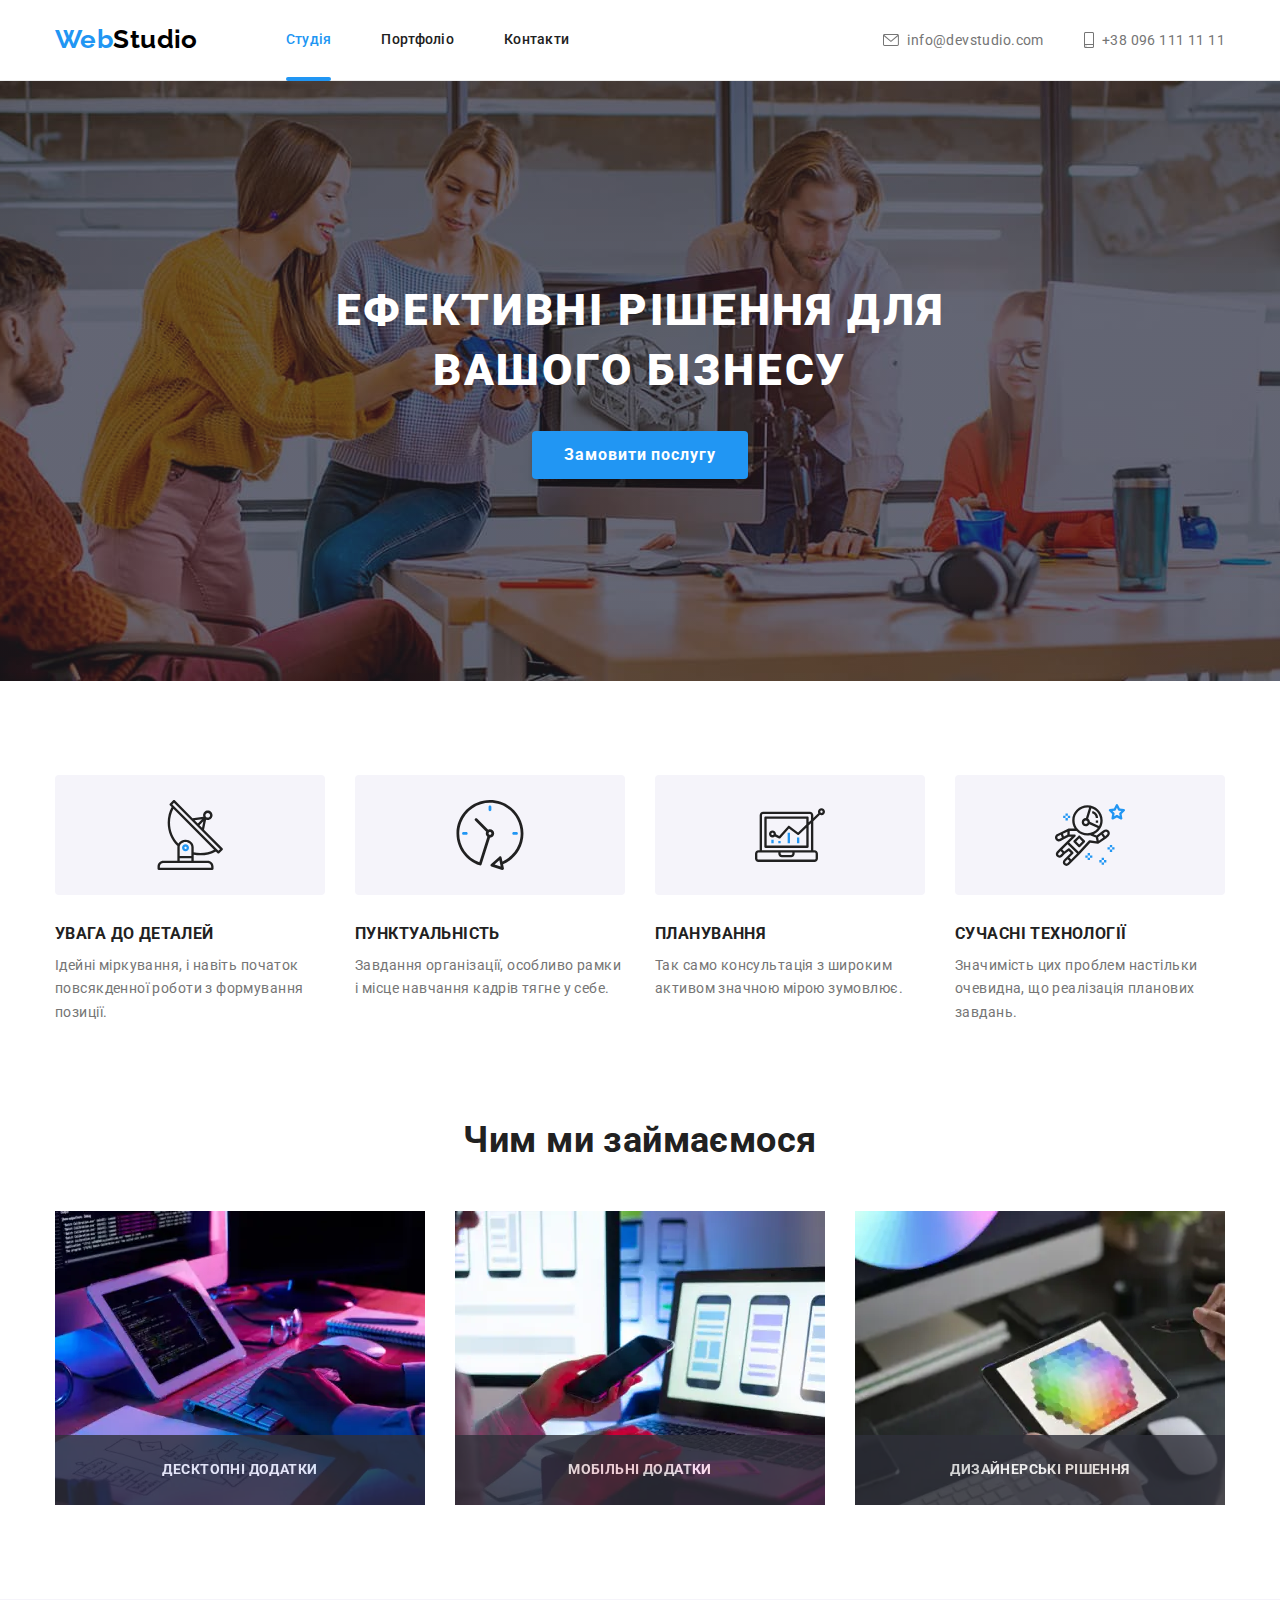
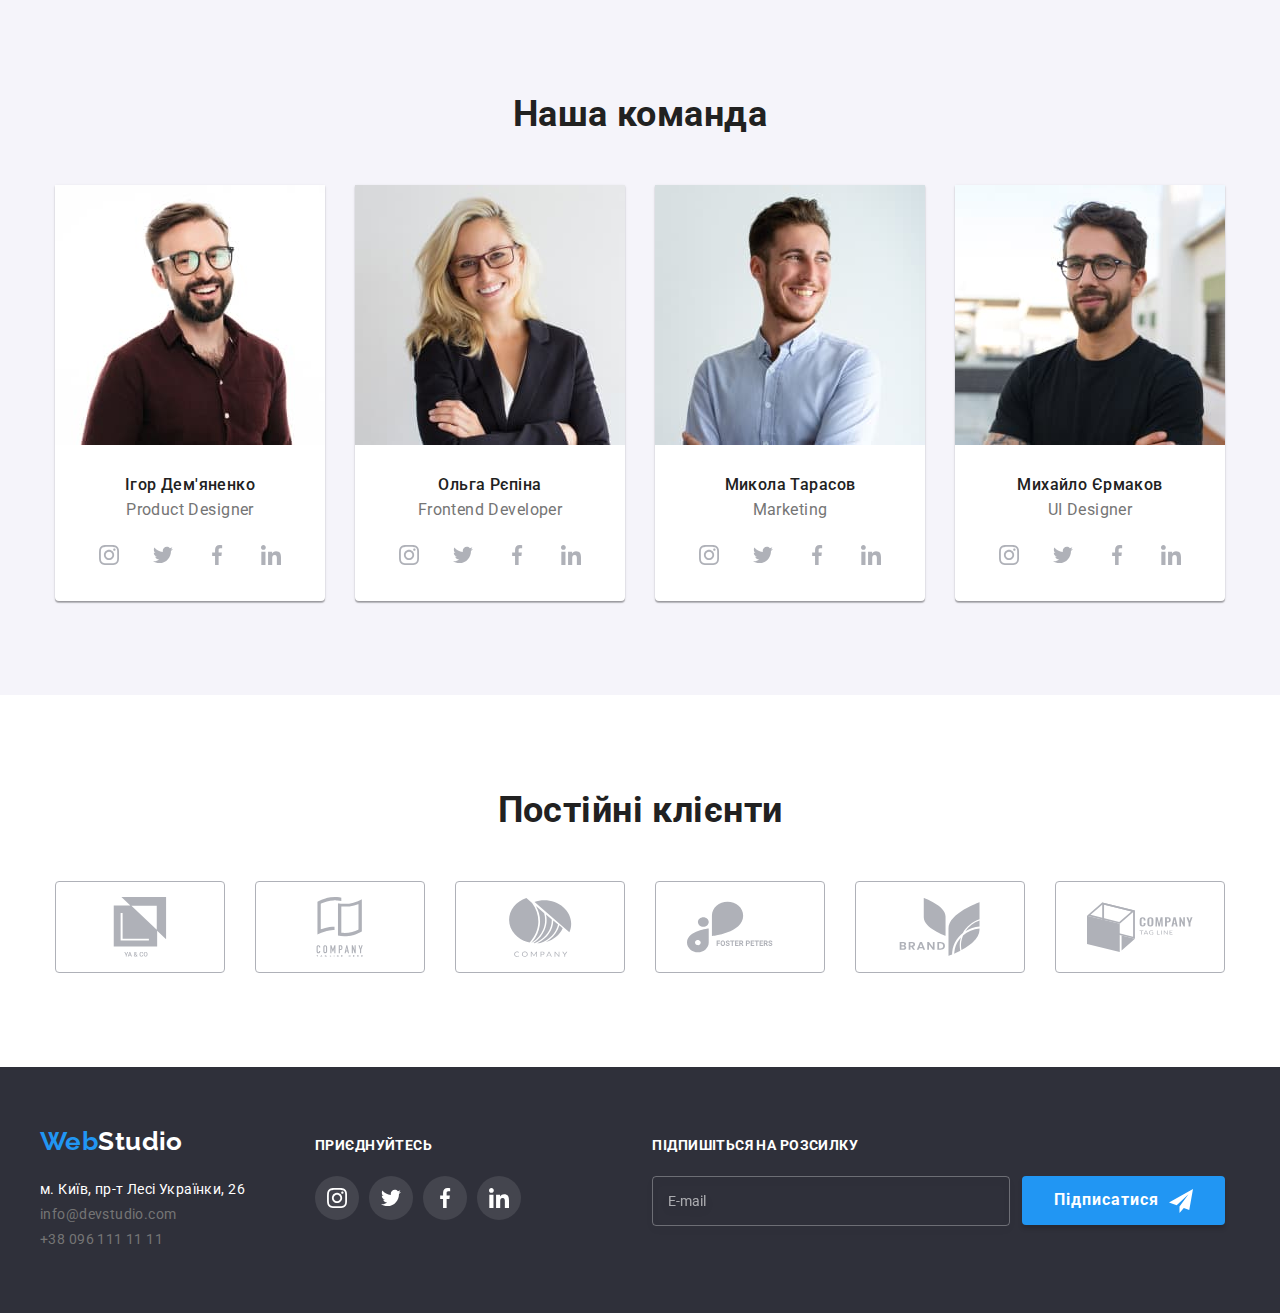
==== commit 25198711: "title" ====
--- a/index.html
+++ b/index.html
@@ -9,7 +9,7 @@
   <link rel="preconnect" href="https://fonts.gstatic.com" crossorigin />
   <link href="https://fonts.googleapis.com/css2?family=Raleway:wght@700&family=Roboto:wght@400;500;700;900&display=swap"
     rel="stylesheet" />
-  <title>Студія</title>
+  <title>WebStudio - Головна</title>
   <!-- Нормалізатор -->
   <link rel="stylesheet"
     href="https://cdnjs.cloudflare.com/ajax/libs/modern-normalize/1.0.0/modern-normalize.min.css" />
--- a/css/main.min.css
+++ b/css/main.min.css
@@ -1 +1 @@
-:root{--font-primary: "Roboto", "sans-serif";--font-secondary: "Raleway", sans-serif;--studio-black: rgb(0, 0, 0);--studio-white: rgb(255, 255, 255);--studio-whitealfa:rgba(255, 255, 255, 0.6);--studio-blue: rgba(33, 150, 243, 1);--studio-hover-blue: rgba(24, 140, 232, 1);--studio-dark: rgba(33, 33, 33, 1);--studio-text: rgba(117, 117, 117, 1);--studio-darkbg: rgba(47, 48, 58, 1);--studio-lines: rgba(236, 236, 236, 1);--studio-lightbg: rgba(245, 244, 250, 1);--studio-icons:rgba(175, 177, 184, 1);--studio-overlay:rgba(33, 150, 243, 0.9);--studio-main-transition: 250ms cubic-bezier(0.4, 0, 0.2, 1)}body{background-color:var(--studio-white);font-family:var(--font-primary);font-size:14px;line-height:1.4;color:var(--studio-text);letter-spacing:.03em}h1,h2,h3,h4,h5,h6,p{margin-top:0;margin-bottom:0;padding-left:0}ul{margin-top:0;margin-bottom:0;padding-left:0}img{display:block;max-width:100%;height:auto}button,input[type=submit],input[type=reset]{background:none;color:inherit;border:none;padding:0;font:inherit;cursor:pointer;outline:inherit}.link{text-decoration:none}.list{list-style:none}.container{padding-left:15px;padding-right:15px;margin-left:auto;margin-right:auto}@media screen and (min-width: 480px){.container{width:450px;margin-left:auto;margin-right:auto}}@media screen and (min-width: 768px){.container{width:768px}}@media screen and (min-width: 1200px){.container{width:1200px}}.section{padding-top:60px;padding-bottom:60px}@media screen and (min-width: 1200px){.section{padding-top:94px;padding-bottom:94px}}.section__title{margin-top:0;margin-bottom:30px;color:var(--studio-dark);font-weight:700;font-size:28px;line-height:1.2;text-align:center}@media screen and (min-width: 1200px){.section__title{font-size:36px;line-height:1.17;margin-bottom:50px}}.header{border-bottom:1px solid var(--studio-lightbg);padding-top:16px;padding-bottom:16px;border-bottom:1px solid #ececec}@media screen and (min-width: 1200px){.header{padding-top:25px;padding-bottom:25px}}.logo{font-family:var(--font-secondary);font-weight:700;margin-right:88px;color:var(--studio-black);text-decoration:none;font-size:24px}@media screen and (min-width: 1200px){.logo{font-size:26px;line-height:1.15}}.logo__accent--blue{color:var(--studio-blue)}.backdrop{position:fixed;top:0;left:0;width:100%;height:100%;background-color:rgba(0,0,0,.2);z-index:999;opacity:1;transition:opacity 1500ms cubic-bezier(0.4, 0, 0.2, 1),visibility 1500ms cubic-bezier(0.4, 0, 0.2, 1)}.backdrop.is-hidden{opacity:0;visibility:hidden;pointer-events:none}.modal{position:absolute;top:50%;left:50%;width:450px;height:609px;padding:40px;background-color:var(--studio-white);transform:translate(-50%, -50%);box-shadow:0px 1px 3px rgba(0,0,0,.12),0px 1px 1px rgba(0,0,0,.14),0px 2px 1px rgba(0,0,0,.2);border-radius:4px}@media screen and (min-width: 1200px){.modal{width:528px;height:581px}}button.modal-close-btn{display:flex;align-items:center;justify-content:center;border-radius:50px;width:30px;height:30px;border:1px solid rgba(0,0,0,.1);background-color:rgba(0,0,0,0);position:absolute;right:8px;top:8px}.modal-close-btn .svg:hover{fill:var(--studio-blue)}.modal-form{display:flex;flex-direction:column;align-items:center;font-size:12px}@media screen and (min-width: 1200px){.modal-form{font-size:14px}}.modal-form-title{font-style:normal;font-weight:700;font-size:20px;line-height:1.2;text-align:center;letter-spacing:.03em;color:var(--studio-darkbg);margin-bottom:12px}.modal-form-field{margin-bottom:10px;width:100%}.modal-form-field-desc{display:block;font-size:12px;line-height:1.2;letter-spacing:.01em;color:var(--studio-text);margin-bottom:4px}.modal-form-input-wrapper{position:relative;display:block}.modal-form-input{width:100%;height:40px;border-radius:5px;border:1px solid rgba(33,33,33,.2);padding-left:42px;transition:border-color var(--studio-blue)}.modal-form-input:focus{outline:none;border-color:var(--studio-blue)}.modal-form-input-icon{position:absolute;top:50%;left:12px;width:18px;height:18px;transform:translateY(-50%);display:block;fill:var(--studio-dark);transition:fill var(--studio-blue)}.modal-form-input:focus+.modal-form-input-icon{fill:var(--studio-blue)}.modal-form-message{width:100%;height:120px;border-radius:5px;border:1px solid rgba(33,33,33,.2);padding:15px;resize:none;transition:border-color var(--studio-blue);margin-bottom:10px}.modal-form-message::placeholder{font-size:12px}.modal-form-message:focus{outline:none;border-color:var(--studio-blue)}.modal-form-check-field{display:flex;justify-content:center;align-items:center;margin-bottom:30px}.modal-form-check{position:absolute;appearance:none}.modal-form-own-checkbox{width:20px;height:20px;border:1px solid rgba(33,33,33,.2);border-radius:3px;cursor:pointer;margin-right:10px}.modal-form-own-checkbox-icon{display:none;fill:#fff}.modal-form-check:checked+.modal-form-own-checkbox{background-color:var(--studio-blue);border:1px solid var(--studio-blue)}.modal-form-check:focus+.modal-form-own-checkbox{box-shadow:0 0 0 2px rgba(33,150,243,.5);border:1px solid rgba(0,0,0,0)}.modal-form-check:checked+.modal-form-own-checkbox .modal-form-own-checkbox-icon{display:block}.modal-form-sumbit{width:200px;font-family:var(--font-primary);color:var(--studio-white);background-color:var(--studio-blue);padding:10px 32px;box-shadow:0px 4px 4px rgba(0,0,0,.15);border-radius:4px;font-weight:700;font-size:16px;line-height:1.8;letter-spacing:.06em;transition:background-color var(--studio-main-transition)}.modal-form-sumbit:hover,.modal-form-sumbit:focus{background-color:var(--studio-hover-blue);cursor:pointer}.user_policy_link{color:var(--studio-text);transition:color var(--studio-main-transition)}.user_policy_link:hover,.user_policy_link:focus,.user_policy_link:visited{color:var(--studio-hover-blue)}.main-nav{display:flex;justify-content:space-between;align-items:center}.page-nav{display:flex;align-items:center}.nav__menu{display:none}@media screen and (min-width: 768px){.nav__menu{display:flex;column-gap:50px;padding-left:0px}}.nav__contacts{display:none;align-items:center}@media screen and (min-width: 768px){.nav__contacts{display:flex;flex-direction:column;justify-content:center;align-items:flex-start;gap:10px}}@media screen and (min-width: 1200px){.nav__contacts{flex-direction:row;align-items:center}}.nav__menu__link{padding:0px;font-weight:500;font-family:var(--font-primary);line-height:1.14;letter-spacing:.02em;color:var(--studio-dark);transition:color var(--studio-main-transition)}@media screen and (min-width: 1024px){.nav__menu__link{display:block}}.contacts__link{display:none;align-items:center;display:none;color:var(--studio-text);fill:var(--studio-text);transition:color var(--studio-main-transition)}@media screen and (min-width: 768px){.contacts__link{display:flex;align-items:flex-start;font-size:12px}}@media screen and (min-width: 1200px){.contacts__link{display:flex;align-items:center;margin-left:auto;font-size:14px;line-height:1.15}}@media screen and (min-width: 1200px){.contacts__list+.contacts__list{margin-left:30px}}.contacts__link .svg{margin-right:8px}.contacts__link:hover{color:var(--studio-blue);fill:var(--studio-blue)}.link:hover,.link:focus,.link:active,.current{color:var(--studio-blue)}.menu__iteam{position:relative}.contacts__link:hover::after,.contacts__link:focus::after,.contacts__link:active::after,.current::after{background-color:var(--studio-blue);content:"";position:absolute;left:0;width:100%;height:4px;border-radius:2px;bottom:-28px}@media screen and (min-width: 1200px){.contacts__link:hover::after,.contacts__link:focus::after,.contacts__link:active::after,.current::after{bottom:-33px}}.button{font-family:var(--font-primary);color:var(--studio-white);background-color:var(--studio-blue);padding:10px 32px;box-shadow:0px 4px 4px rgba(0,0,0,.15);border-radius:4px;font-weight:700;font-size:16px;line-height:1.8;letter-spacing:.06em;transition:background-color var(--studio-main-transition)}.button:hover{background-color:var(--studio-hover-blue);cursor:pointer}.hero{background-color:#c4c4c4;background-image:linear-gradient(rgba(47, 48, 58, 0.4), rgba(47, 48, 58, 0.4)),url("../images/hero-480.jpg");background-size:cover;background-position:center;background-repeat:no-repeat;max-width:480px;height:400px;margin:0 auto;padding-top:118px;padding-bottom:118px;text-align:center}@media screen and (min-device-pixel-ratio: 2)and (max-width: 767px),screen and (min-resolution: 192dpi)and (max-width: 767px),screen and (min-resolution: 2dppx)and (max-width: 767px){.hero{background-image:url("../images/hero-480@2x.jpg")}}@media screen and (min-width: 768px){.hero{max-width:768px;background-image:url("../images/hero-tablet.jpg")}}@media screen and (min-device-pixel-ratio: 2)and (min-width: 768px),screen and (min-resolution: 192dpi)and (min-width: 768px),screen and (min-resolution: 2dppx)and (min-width: 768px){.hero{background-image:url("../images/hero-tablet@2x.jpg")}}@media screen and (min-width: 1200px){.hero{max-width:1600px;height:600px;padding-top:200px;padding-bottom:200px;background-image:url("../images/hero-desktop.jpg")}}@media screen and (min-device-pixel-ratio: 2)and (min-width: 1200px),screen and (min-resolution: 192dpi)and (min-width: 1200px),screen and (min-resolution: 2dppx)and (min-width: 1200px){.hero{background-image:url("../images/hero-desktop@2x.jpg")}}.hero__title{text-transform:uppercase;width:300px;margin:0 auto;margin-bottom:30px;font-weight:900;font-size:26px;line-height:1.62;letter-spacing:.06em;color:var(--studio-white)}@media screen and (min-width: 1200px){.hero__title{width:696px;font-size:44px;line-height:1.36}}.features__container{padding-left:0px}@media screen and (min-width: 768px){.features__container{display:flex;flex-wrap:wrap;gap:30px}}@media screen and (min-width: 1200px){.features__container{flex-wrap:nowrap}}.features__iteam{width:100%;margin-bottom:30px}@media screen and (min-width: 768px){.features__iteam{width:calc((100% - 30px)/2);margin-bottom:0}}@media screen and (min-width: 1200px){.features__iteam{width:calc((100% - 90px)/4)}}.features__iteam-icon{width:100%;height:120px;align-items:center;display:flex;justify-content:center;margin-bottom:30px;background-color:var(--studio-lightbg);border-radius:4px}.features__iteam-icon svg{width:70px;height:70px;text-align:center}.features__iteam-title{text-transform:uppercase;text-align:center;margin-bottom:10px;font-weight:700;line-height:1.14}@media screen and (min-width: 768px){.features__iteam-title{text-align:left}}.whatwedo{display:none;padding-top:0}@media screen and (min-width: 1200px){.whatwedo{display:block}}.whatwedo__container{display:flex;justify-content:space-between}.whatwedo__img{position:relative;display:flex}.whatwedo__overlay{position:absolute;width:370px;height:70px;font-weight:700;display:flex;justify-content:center;align-items:center;background-color:var(--studio-darkbg);opacity:.8;color:var(--studio-white);text-transform:uppercase;text-align:center;bottom:0}.crew{background-color:var(--studio-lightbg)}.crew__wraper{display:block;justify-content:center;align-items:center}@media screen and (min-width: 768px){.crew__wraper{display:flex;flex-wrap:wrap;gap:30px}}@media screen and (min-width: 1200px){.crew__wraper{display:flex;padding-left:0px;gap:30px;flex-wrap:nowrap}}.crew__iteam{max-width:450px;margin-bottom:30px;padding-bottom:24px;background:#fff;box-shadow:0px 1px 3px rgba(0,0,0,.12),0px 1px 1px rgba(0,0,0,.14),0px 2px 1px rgba(0,0,0,.2);border-radius:0px 0px 4px 4px}@media screen and (min-width: 768px){.crew__iteam{width:calc((100% - 30px)/2);margin-bottom:0}}@media screen and (min-width: 1200px){.crew__iteam{width:calc((100% - 90px)/4)}}.crew__iteam__name-title{font-weight:500;font-size:16px;line-height:19px;text-align:center;color:var(--studio-dark);margin:30px 0 10px}.crew__iteam__job-title{text-align:center;font-size:16px;line-height:.8;margin:10px 0 16px}.social-icons{display:flex;justify-content:space-evenly;margin:16px 32px 30px}.soc-link-item{width:44px;height:44px;display:flex;justify-content:center;align-items:center;border-radius:50px;background-color:var(--studio-white);fill:var(--studio-icons);transition:fill var(--studio-main-transition),background-color var(--studio-main-transition)}.soc-link-item:hover,.soc-link-item:focus{background-color:var(--studio-blue);fill:var(--studio-white);cursor:pointer}.soc-iteam svg{width:20px;height:20px}.client__list{display:flex;flex-wrap:wrap;gap:30px;justify-content:center}.client__iteam{width:calc((100% - 30px)/2)}@media screen and (min-width: 768px){.client__iteam{width:calc((100% - 60px)/3)}}@media screen and (min-width: 1200px){.client__iteam{width:calc((100% - 150px)/6)}}.client-iteam__link{height:92px;display:flex;align-items:center;justify-content:center;border:1px solid var(--studio-icons);border-radius:4px;fill:var(--studio-icons);transition:fill var(--studio-main-transition),border-color var(--studio-main-transition)}.client-iteam__link:hover,.client-iteam__link:focus{border:1px solid var(--studio-blue);fill:var(--studio-blue)}.portfolio__filtr-container{display:flex;column-gap:8px;row-gap:15px;flex-wrap:wrap}@media screen and (max-width: 767px){.portfolio__filtr-container{max-width:326px;margin-bottom:30px}}@media screen and (min-width: 768px){.portfolio__filtr-container{justify-content:center;margin-bottom:50px}}.portfolio__filtr{background-color:var(--studio-lightbg);color:var(--studio-dark);padding:6px 22px;font-weight:500;font-size:16px;line-height:1.6;text-align:center;border-radius:4px;transition:color var(--studio-main-transition);transition:background-color var(--studio-main-transition)}.portfolio__filtr:hover,.portfolio__filtr.portfolio__filtr:active,.portfolio__filtr.portfolio__filtr:focus{font-family:var(--font-primary);background-color:var(--studio-blue);color:var(--studio-white);box-shadow:0px 3px 1px rgba(0,0,0,.1),0px 1px 2px rgba(0,0,0,.08),0px 2px 2px rgba(0,0,0,.12);cursor:pointer}.projects{display:flex;flex-wrap:wrap;gap:30px}.project{width:450px}@media screen and (min-width: 768px){.project{width:calc((100% - 30px)/2);margin-bottom:0;width:354px}}@media screen and (min-width: 1200px){.project{width:calc((100% - 60px)/3);margin-bottom:0;width:370px}}.project__description{padding:20px 24px;border:1px solid var(--studio-lightbg);border-top:none;flex-grow:1}.project__description__title{font-weight:700;font-size:18px;line-height:2;letter-spacing:.06em;color:var(--studio-dark)}.project__subtitle{font-size:16px;line-height:1.8;color:var(--studio-text);margin-top:4px}.project__link{display:flex;flex-direction:column;height:100%;text-decoration:none;transition:box-shadow var(--studio-main-transition)}.project__link:hover .overlay,.project__link.project__link:focus .overlay{transform:translateY(0%)}.project__link:hover{box-shadow:0px 1px 1px rgba(0,0,0,.12),0px 4px 4px rgba(0,0,0,.06),1px 4px 6px rgba(0,0,0,.16);cursor:pointer}.project__overlay-wraper{position:relative;width:450px;height:294px;overflow:hidden}@media screen and (min-width: 768px){.project__overlay-wraper{width:354px}}@media screen and (min-width: 1200px){.project__overlay-wraper{width:370px}}.overlay{position:absolute;background-color:var(--studio-overlay);color:var(--studio-white);font-size:18px;line-height:1.6;font-weight:400;height:100%;width:100%;padding:63px 24px;top:0;left:0;overflow:auto;transform:translateY(100%);transition:transform var(--studio-main-transition)}.footer{background-color:var(--studio-darkbg);color:var(--studio-white);padding-top:60px;padding-bottom:60px}.footer__blox{flex-direction:row;text-align:center}@media screen and (min-width: 768px){.footer__blox{display:flex;flex-wrap:wrap;justify-content:space-around;gap:60px;padding-left:0px}}@media screen and (min-width: 1200px){.footer__blox{display:flex;align-items:baseline;text-align:left}}.footer__block{text-align:center}@media screen and (min-width: 1200px){.footer__block{text-align:left}}@media screen and (max-width: 767px){.footer__block+.footer__block{margin-top:60px}}.footer .logo{color:var(--studio-white);margin-right:0px;display:block;margin-bottom:20px}.logo__accent-blue{color:var(--studio-blue)}.addres-box__address{line-height:1.8;font-style:normal}.footer__blox__address li:not(:last-child){margin-bottom:9px}.loc{color:var(--studio-white);text-decoration:none}.mail,.tel{color:var(--studio-text);text-decoration:none}@media screen and (min-width: 1200px){.addres-box{margin-right:70px}}.footer-title{font-weight:700;text-transform:uppercase;margin-bottom:20px}.social-icons-footer{display:flex;justify-content:center}@media screen and (min-width: 1200px){.social-icons-footer{justify-content:start}}.soc-footer-link{width:44px;height:44px;display:flex;justify-content:center;align-items:center;border-radius:50px;fill:var(--studio-white);background:rgba(255,255,255,.1);transition:background-color var(--studio-main-transition)}.social-icons-footer .soc-iteam:not(:last-child){margin-right:10px}.soc-footer-link:hover,.soc-footer-link:focus{background-color:var(--studio-blue);fill:var(--studio-white);cursor:pointer}.footer-form-subscribe{display:flex;flex-direction:column}@media screen and (min-width: 1200px){.footer-form-subscribe{flex-direction:row;align-items:center}}.footer-form__input{width:450px;height:50px;border:1px solid rgba(255,255,255,.3);filter:drop-shadow(0px 4px 4px rgba(0, 0, 0, 0.15));border-radius:4px;color:var(--studio-white);background:rgba(0,0,0,0);padding:15px;margin-right:12px;display:inline-block}@media screen and (min-width: 1200px){.footer-form__input{width:358px}}.footer-form__input:focus{border:1px solid var(--studio-blue)}.footer-form__input::placeholder{color:rgba(255,255,255,.6)}@media screen and (min-width: 768px){.footer-form__input{width:450px}}@media screen and (min-width: 1200px){.footer-form__input{width:358px}}.button>.svg{margin-left:10px;fill:var(--studio-white);align-items:center}.subscribe-btn{display:flex;align-items:center;margin-left:auto;margin-right:auto;margin-top:20px}@media screen and (min-width: 1200px){.subscribe-btn{margin-top:0px}}.mob-menu{position:fixed;background-color:#fff;z-index:1;top:0;left:0;width:100%;height:100%;padding-top:48px;padding-left:40px;transition-duration:250ms;transition-timing-function:cubic-bezier(0.4, 0, 0.2, 1)}.is-hidden{opacity:0;visibility:hidden;pointer-events:none}.menu-open-btn{display:inline-flex;margin-left:auto;padding:10px 0;border:none;background-color:rgba(0,0,0,0)}.menu-open-btn:hover{fill:var(--studio-blue)}@media screen and (min-width: 767px){.menu-open-btn{display:none}}.menu-close-btn{display:inline-flex;margin:0;padding:0;border:none;background-color:rgba(0,0,0,0);position:absolute;top:10px;right:15px}.menu-close-btn:hover{fill:var(--studio-blue)}.mob-menu-wrap{height:100%;display:flex;flex-direction:column;justify-content:space-between;overflow:scroll}.mob-menu-nav{margin-bottom:auto}.mob-menu-item:not(:last-child){margin-bottom:30px}.mob-menu-link{font-weight:500;font-size:40px;line-height:1.175;letter-spacing:.02em;color:var(--studio-dark);transition:color var(--studio-main-transition)}@media screen and (max-width: 440px){.mob-menu-link{font-size:30px;line-height:1.2333333333}}.mob-connect-list{margin-bottom:64px;display:flex;flex-direction:column-reverse;gap:32px}.mob-connect-mail{font-weight:500;font-size:24px;line-height:1.1666666667;letter-spacing:.02em;color:inherit}@media screen and (max-width: 440px){.mob-connect-mail{font-size:18px;line-height:1.2222222222}}.mob-connect-phone{font-weight:500;font-size:34px;line-height:1.1764705882;letter-spacing:.02em;color:var(--studio-blue)}@media screen and (max-width: 440px){.mob-connect-phone{font-size:24px;line-height:1.1666666667}}.mob-media{display:flex;gap:20px;margin-bottom:48px}.mob-media-item{position:relative}.mob-media-item:not(:last-child)::after{content:"";position:absolute;top:10px;right:-20px;width:22px;height:0;border:1px solid rgba(33,33,33,.2);transform:rotate(90deg)}@media screen and (max-width: 440px){.mob-media-item:not(:last-child)::after{width:12px;right:-15px}}.mob-media-link{font-weight:500;font-size:18px;line-height:1.2222222222;letter-spacing:.02em;color:var(--studio-blue)}@media screen and (max-width: 440px){.mob-media-link{font-size:11px;line-height:1.2}}.current-mob{color:var(--studio-blue)}/*# sourceMappingURL=main.min.css.map */+:root{--font-primary: "Roboto", "sans-serif";--font-secondary: "Raleway", sans-serif;--studio-black: rgb(0, 0, 0);--studio-white: rgb(255, 255, 255);--studio-whitealfa:rgba(255, 255, 255, 0.6);--studio-blue: rgba(33, 150, 243, 1);--studio-hover-blue: rgba(24, 140, 232, 1);--studio-dark: rgba(33, 33, 33, 1);--studio-text: rgba(117, 117, 117, 1);--studio-darkbg: rgba(47, 48, 58, 1);--studio-lines: rgba(236, 236, 236, 1);--studio-lightbg: rgba(245, 244, 250, 1);--studio-icons:rgba(175, 177, 184, 1);--studio-overlay:rgba(33, 150, 243, 0.9);--studio-main-transition: 250ms cubic-bezier(0.4, 0, 0.2, 1)}body{background-color:var(--studio-white);font-family:var(--font-primary);font-size:14px;line-height:1.4;color:var(--studio-text);letter-spacing:.03em}h1,h2,h3,h4,h5,h6,p{margin-top:0;margin-bottom:0;padding-left:0}ul{margin-top:0;margin-bottom:0;padding-left:0}img{display:block;max-width:100%;height:auto}button,input[type=submit],input[type=reset]{background:none;color:inherit;border:none;padding:0;font:inherit;cursor:pointer;outline:inherit}.link{text-decoration:none}.list{list-style:none}.container{width:100%;padding-left:15px;padding-right:15px;margin-left:auto;margin-right:auto}@media screen and (min-width: 480px){.container{width:450px;margin-left:auto;margin-right:auto}}@media screen and (min-width: 768px){.container{width:768px}}@media screen and (min-width: 1200px){.container{width:1200px}}.section{padding-top:60px;padding-bottom:60px}@media screen and (min-width: 1200px){.section{padding-top:94px;padding-bottom:94px}}.section__title{margin-top:0;margin-bottom:30px;color:var(--studio-dark);font-weight:700;font-size:28px;line-height:1.2;text-align:center}@media screen and (min-width: 1200px){.section__title{font-size:36px;line-height:1.17;margin-bottom:50px}}.header{border-bottom:1px solid var(--studio-lightbg);padding-top:16px;padding-bottom:16px;border-bottom:1px solid #ececec}@media screen and (min-width: 1200px){.header{padding-top:25px;padding-bottom:25px}}.logo{font-family:var(--font-secondary);font-weight:700;margin-right:88px;color:var(--studio-black);text-decoration:none;font-size:24px}@media screen and (min-width: 1200px){.logo{font-size:26px;line-height:1.15}}.logo__accent--blue{color:var(--studio-blue)}.backdrop{position:fixed;top:0;left:0;width:100%;height:100%;background-color:rgba(0,0,0,.2);z-index:999;opacity:1;transition:opacity 1500ms cubic-bezier(0.4, 0, 0.2, 1),visibility 1500ms cubic-bezier(0.4, 0, 0.2, 1)}.backdrop.is-hidden{opacity:0;visibility:hidden;pointer-events:none}.modal{position:absolute;top:50%;left:50%;width:450px;height:609px;padding:40px;background-color:var(--studio-white);transform:translate(-50%, -50%);box-shadow:0px 1px 3px rgba(0,0,0,.12),0px 1px 1px rgba(0,0,0,.14),0px 2px 1px rgba(0,0,0,.2);border-radius:4px}@media screen and (min-width: 1200px){.modal{width:528px;height:581px}}button.modal-close-btn{display:flex;align-items:center;justify-content:center;border-radius:50px;width:30px;height:30px;border:1px solid rgba(0,0,0,.1);background-color:rgba(0,0,0,0);position:absolute;right:8px;top:8px}.modal-close-btn .svg:hover{fill:var(--studio-blue)}.modal-form{display:flex;flex-direction:column;align-items:center;font-size:12px}@media screen and (min-width: 1200px){.modal-form{font-size:14px}}.modal-form-title{font-style:normal;font-weight:700;font-size:20px;line-height:1.2;text-align:center;letter-spacing:.03em;color:var(--studio-darkbg);margin-bottom:12px}.modal-form-field{margin-bottom:10px;width:100%}.modal-form-field-desc{display:block;font-size:12px;line-height:1.2;letter-spacing:.01em;color:var(--studio-text);margin-bottom:4px}.modal-form-input-wrapper{position:relative;display:block}.modal-form-input{width:100%;height:40px;border-radius:5px;border:1px solid rgba(33,33,33,.2);padding-left:42px;transition:border-color var(--studio-blue)}.modal-form-input:focus{outline:none;border-color:var(--studio-blue)}.modal-form-input-icon{position:absolute;top:50%;left:12px;width:18px;height:18px;transform:translateY(-50%);display:block;fill:var(--studio-dark);transition:fill var(--studio-blue)}.modal-form-input:focus+.modal-form-input-icon{fill:var(--studio-blue)}.modal-form-message{width:100%;height:120px;border-radius:5px;border:1px solid rgba(33,33,33,.2);padding:15px;resize:none;transition:border-color var(--studio-blue);margin-bottom:10px}.modal-form-message::placeholder{font-size:12px}.modal-form-message:focus{outline:none;border-color:var(--studio-blue)}.modal-form-check-field{display:flex;justify-content:center;align-items:center;margin-bottom:30px}.modal-form-check{position:absolute;appearance:none}.modal-form-own-checkbox{width:20px;height:20px;border:1px solid rgba(33,33,33,.2);border-radius:3px;cursor:pointer;margin-right:10px}.modal-form-own-checkbox-icon{display:none;fill:#fff}.modal-form-check:checked+.modal-form-own-checkbox{background-color:var(--studio-blue);border:1px solid var(--studio-blue)}.modal-form-check:focus+.modal-form-own-checkbox{box-shadow:0 0 0 2px rgba(33,150,243,.5);border:1px solid rgba(0,0,0,0)}.modal-form-check:checked+.modal-form-own-checkbox .modal-form-own-checkbox-icon{display:block}.modal-form-sumbit{width:200px;font-family:var(--font-primary);color:var(--studio-white);background-color:var(--studio-blue);padding:10px 32px;box-shadow:0px 4px 4px rgba(0,0,0,.15);border-radius:4px;font-weight:700;font-size:16px;line-height:1.8;letter-spacing:.06em;transition:background-color var(--studio-main-transition)}.modal-form-sumbit:hover,.modal-form-sumbit:focus{background-color:var(--studio-hover-blue);cursor:pointer}.user_policy_link{color:var(--studio-text);transition:color var(--studio-main-transition)}.user_policy_link:hover,.user_policy_link:focus,.user_policy_link:visited{color:var(--studio-hover-blue)}.main-nav{display:flex;justify-content:space-between;align-items:center}.page-nav{display:flex;align-items:center}.nav__menu{display:none}@media screen and (min-width: 768px){.nav__menu{display:flex;column-gap:50px;padding-left:0px}}.nav__contacts{display:none;align-items:center}@media screen and (min-width: 768px){.nav__contacts{display:flex;flex-direction:column;justify-content:center;align-items:flex-start;gap:10px}}@media screen and (min-width: 1200px){.nav__contacts{flex-direction:row;align-items:center}}.nav__menu__link{padding:0px;font-weight:500;font-family:var(--font-primary);line-height:1.14;letter-spacing:.02em;color:var(--studio-dark);transition:color var(--studio-main-transition)}@media screen and (min-width: 1024px){.nav__menu__link{display:block}}.contacts__link{display:none;align-items:center;display:none;color:var(--studio-text);fill:var(--studio-text);transition:color var(--studio-main-transition)}@media screen and (min-width: 768px){.contacts__link{display:flex;align-items:flex-start;font-size:12px}}@media screen and (min-width: 1200px){.contacts__link{display:flex;align-items:center;margin-left:auto;font-size:14px;line-height:1.15}}@media screen and (min-width: 1200px){.contacts__list+.contacts__list{margin-left:30px}}.contacts__link .svg{margin-right:8px}.contacts__link:hover{color:var(--studio-blue);fill:var(--studio-blue)}.link:hover,.link:focus,.link:active,.current{color:var(--studio-blue)}.menu__iteam{position:relative}.contacts__link:hover::after,.contacts__link:focus::after,.contacts__link:active::after,.current::after{background-color:var(--studio-blue);content:"";position:absolute;left:0;width:100%;height:4px;border-radius:2px;bottom:-28px}@media screen and (min-width: 1200px){.contacts__link:hover::after,.contacts__link:focus::after,.contacts__link:active::after,.current::after{bottom:-33px}}.button{font-family:var(--font-primary);color:var(--studio-white);background-color:var(--studio-blue);padding:10px 32px;box-shadow:0px 4px 4px rgba(0,0,0,.15);border-radius:4px;font-weight:700;font-size:16px;line-height:1.8;letter-spacing:.06em;transition:background-color var(--studio-main-transition)}.button:hover{background-color:var(--studio-hover-blue);cursor:pointer}.hero{background-color:#c4c4c4;background-image:linear-gradient(rgba(47, 48, 58, 0.4), rgba(47, 48, 58, 0.4)),url("../images/hero-480.jpg");background-size:cover;background-position:center;background-repeat:no-repeat;max-width:480px;height:400px;margin:0 auto;padding-top:118px;padding-bottom:118px;text-align:center}@media screen and (min-device-pixel-ratio: 2)and (max-width: 767px),screen and (min-resolution: 192dpi)and (max-width: 767px),screen and (min-resolution: 2dppx)and (max-width: 767px){.hero{background-image:linear-gradient(rgba(47, 48, 58, 0.4), rgba(47, 48, 58, 0.4)),url("../images/hero-480@2x.jpg");background-position:center}}@media screen and (min-width: 768px){.hero{max-width:768px;background-image:linear-gradient(rgba(47, 48, 58, 0.4), rgba(47, 48, 58, 0.4)),url("../images/hero-tablet.jpg")}}@media screen and (min-device-pixel-ratio: 2)and (min-width: 768px),screen and (min-resolution: 192dpi)and (min-width: 768px),screen and (min-resolution: 2dppx)and (min-width: 768px){.hero{background-image:linear-gradient(rgba(47, 48, 58, 0.4), rgba(47, 48, 58, 0.4)),url("../images/hero-tablet@2x.jpg")}}@media screen and (min-width: 1200px){.hero{max-width:1600px;height:600px;padding-top:200px;padding-bottom:200px;background-image:linear-gradient(rgba(47, 48, 58, 0.4), rgba(47, 48, 58, 0.4)),url("../images/hero-desktop.jpg")}}@media screen and (min-device-pixel-ratio: 2)and (min-width: 1200px),screen and (min-resolution: 192dpi)and (min-width: 1200px),screen and (min-resolution: 2dppx)and (min-width: 1200px){.hero{background-image:linear-gradient(rgba(47, 48, 58, 0.4), rgba(47, 48, 58, 0.4)),url("../images/hero-desktop@2x.jpg")}}.hero__title{text-transform:uppercase;margin:0 auto;margin-bottom:30px;font-weight:900;font-size:26px;line-height:1.62;letter-spacing:.06em;color:var(--studio-white)}@media screen and (min-width: 768px){.hero__title{max-width:360px}}@media screen and (min-width: 1200px){.hero__title{max-width:696px;font-size:44px;line-height:1.36}}.features__container{padding-left:0px}@media screen and (min-width: 768px){.features__container{display:flex;flex-wrap:wrap;gap:30px}}@media screen and (min-width: 1200px){.features__container{flex-wrap:nowrap}}.features__iteam{width:100%;margin-bottom:30px}@media screen and (min-width: 768px){.features__iteam{width:calc((100% - 30px)/2);margin-bottom:0}}@media screen and (min-width: 1200px){.features__iteam{width:calc((100% - 90px)/4)}}.features__iteam-icon{width:100%;height:120px;align-items:center;display:flex;justify-content:center;margin-bottom:30px;background-color:var(--studio-lightbg);border-radius:4px}.features__iteam-icon svg{width:70px;height:70px;text-align:center}.features__iteam-title{text-transform:uppercase;text-align:center;margin-bottom:10px;font-weight:700;line-height:1.14;color:var(--studio-dark)}@media screen and (min-width: 768px){.features__iteam-title{text-align:left}}.features__iteam-text{line-height:1.7}.whatwedo{display:none;padding-top:0}@media screen and (min-width: 1200px){.whatwedo{display:block}}.whatwedo__container{display:flex;justify-content:space-between}.whatwedo__img{position:relative;display:flex}.whatwedo__overlay{position:absolute;width:370px;height:70px;font-weight:700;display:flex;justify-content:center;align-items:center;background-color:var(--studio-darkbg);opacity:.8;color:var(--studio-white);text-transform:uppercase;text-align:center;bottom:0}.crew{background-color:var(--studio-lightbg)}.crew__wraper{display:block;justify-content:center;align-items:center}@media screen and (min-width: 768px){.crew__wraper{display:flex;flex-wrap:wrap;gap:30px}}@media screen and (min-width: 1200px){.crew__wraper{display:flex;padding-left:0px;gap:30px;flex-wrap:nowrap}}.crew__iteam{max-width:450px;margin-bottom:30px;padding-bottom:24px;background:#fff;box-shadow:0px 1px 3px rgba(0,0,0,.12),0px 1px 1px rgba(0,0,0,.14),0px 2px 1px rgba(0,0,0,.2);border-radius:0px 0px 4px 4px}@media screen and (min-width: 768px){.crew__iteam{width:calc((100% - 30px)/2);margin-bottom:0}}@media screen and (min-width: 1200px){.crew__iteam{width:calc((100% - 90px)/4)}}.crew__iteam__name-title{font-weight:500;font-size:16px;line-height:19px;text-align:center;color:var(--studio-dark);margin:30px 0 10px}.crew__iteam__job-title{text-align:center;font-size:16px;line-height:.8;margin:10px 0 16px}.social-icons{display:flex;gap:10px;justify-content:center;margin:16px 0 0}.soc-link-item{width:44px;height:44px;display:flex;justify-content:center;align-items:center;border-radius:50px;background-color:var(--studio-white);fill:var(--studio-icons);transition:fill var(--studio-main-transition),background-color var(--studio-main-transition)}.soc-link-item:hover,.soc-link-item:focus{background-color:var(--studio-blue);fill:var(--studio-white);cursor:pointer}.soc-iteam svg{width:20px;height:20px}.client__list{display:flex;flex-wrap:wrap;gap:30px;justify-content:center}.client__iteam{width:calc((100% - 30px)/2)}@media screen and (min-width: 768px){.client__iteam{width:calc((100% - 60px)/3)}}@media screen and (min-width: 1200px){.client__iteam{width:calc((100% - 150px)/6)}}.client-iteam__link{height:92px;display:flex;align-items:center;justify-content:center;border:1px solid var(--studio-icons);border-radius:4px;fill:var(--studio-icons);transition:fill var(--studio-main-transition),border-color var(--studio-main-transition)}.client-iteam__link:hover,.client-iteam__link:focus{border:1px solid var(--studio-blue);fill:var(--studio-blue)}.portfolio__filtr-container{display:flex;column-gap:8px;row-gap:15px;flex-wrap:wrap}@media screen and (max-width: 767px){.portfolio__filtr-container{max-width:326px;margin-bottom:30px}}@media screen and (min-width: 768px){.portfolio__filtr-container{justify-content:center;margin-bottom:50px}}.portfolio__filtr{background-color:var(--studio-lightbg);color:var(--studio-dark);padding:6px 22px;font-weight:500;font-size:16px;line-height:1.6;text-align:center;border-radius:4px;transition:color var(--studio-main-transition);transition:background-color var(--studio-main-transition)}.portfolio__filtr:hover,.portfolio__filtr.portfolio__filtr:active,.portfolio__filtr.portfolio__filtr:focus{font-family:var(--font-primary);background-color:var(--studio-blue);color:var(--studio-white);box-shadow:0px 3px 1px rgba(0,0,0,.1),0px 1px 2px rgba(0,0,0,.08),0px 2px 2px rgba(0,0,0,.12);cursor:pointer}.projects{display:flex;flex-wrap:wrap;gap:30px}.project{width:450px}@media screen and (min-width: 768px){.project{width:calc((100% - 30px)/2);margin-bottom:0;width:354px}}@media screen and (min-width: 1200px){.project{width:calc((100% - 60px)/3);margin-bottom:0;width:370px}}.project__description{padding:20px 24px;border:1px solid var(--studio-lightbg);border-top:none;flex-grow:1}.project__description__title{font-weight:700;font-size:18px;line-height:2;letter-spacing:.06em;color:var(--studio-dark)}.project__subtitle{font-size:16px;line-height:1.8;color:var(--studio-text);margin-top:4px}.project__link{display:flex;flex-direction:column;height:100%;text-decoration:none;transition:box-shadow var(--studio-main-transition)}.project__link:hover .overlay,.project__link.project__link:focus .overlay{transform:translateY(0%)}.project__link:hover{box-shadow:0px 1px 1px rgba(0,0,0,.12),0px 4px 4px rgba(0,0,0,.06),1px 4px 6px rgba(0,0,0,.16);cursor:pointer}.project__overlay-wraper{position:relative;width:450px;height:294px;overflow:hidden}@media screen and (min-width: 768px){.project__overlay-wraper{width:354px}}@media screen and (min-width: 1200px){.project__overlay-wraper{width:370px}}.overlay{position:absolute;background-color:var(--studio-overlay);color:var(--studio-white);font-size:18px;line-height:1.6;font-weight:400;height:100%;width:100%;padding:63px 24px;top:0;left:0;overflow:auto;transform:translateY(100%);transition:transform var(--studio-main-transition)}.footer{background-color:var(--studio-darkbg);color:var(--studio-white);padding-top:60px;padding-bottom:60px}.footer__blox{flex-direction:row;text-align:center}@media screen and (min-width: 768px){.footer__blox{display:flex;flex-wrap:wrap;justify-content:space-around;padding-left:0px}}@media screen and (min-width: 1200px){.footer__blox{display:flex;align-items:baseline;text-align:left}}.footer__block{text-align:center}@media screen and (min-width: 1200px){.footer__block{text-align:left}}@media screen and (max-width: 767px){.footer__block+.footer__block{margin-top:60px}}.footer .logo{color:var(--studio-white);margin-right:0px;display:block;margin-bottom:20px}.logo__accent-blue{color:var(--studio-blue)}.addres-box__address{line-height:1.8;font-style:normal}.footer__blox__address li:not(:last-child){margin-bottom:9px}.loc{color:var(--studio-white);text-decoration:none}.mail,.tel{color:var(--studio-text);text-decoration:none}@media screen and (min-width: 1200px){.addres-box{margin-right:70px}}.footer-title{font-weight:700;text-transform:uppercase;margin-bottom:20px}.social-icons-footer{display:flex;justify-content:center}@media screen and (min-width: 1200px){.social-icons-footer{justify-content:start}}.soc-footer-link{width:44px;height:44px;display:flex;justify-content:center;align-items:center;border-radius:50px;fill:var(--studio-white);background:rgba(255,255,255,.1);transition:background-color var(--studio-main-transition)}.social-icons-footer .soc-iteam:not(:last-child){margin-right:10px}.soc-footer-link:hover,.soc-footer-link:focus{background-color:var(--studio-blue);fill:var(--studio-white);cursor:pointer}.footer-form-subscribe{display:flex;flex-direction:column}@media screen and (min-width: 1200px){.footer-form-subscribe{flex-direction:row;align-items:center}}.footer-form__input{width:450px;height:50px;border:1px solid rgba(255,255,255,.3);filter:drop-shadow(0px 4px 4px rgba(0, 0, 0, 0.15));border-radius:4px;color:var(--studio-white);background:rgba(0,0,0,0);padding:15px;margin-right:12px;display:inline-block}@media screen and (min-width: 1200px){.footer-form__input{width:358px}}.footer-form__input:focus{border:1px solid var(--studio-blue)}.footer-form__input::placeholder{color:rgba(255,255,255,.6)}@media screen and (min-width: 768px){.footer-form__input{width:450px}}@media screen and (min-width: 1200px){.footer-form__input{width:358px}}.button>.svg{margin-left:10px;fill:var(--studio-white);align-items:center}@media screen and (min-width: 1200px){.subscribe{margin-left:auto}}.subscribe-btn{display:flex;align-items:center;margin-left:auto;margin-right:auto;margin-top:20px}@media screen and (min-width: 1200px){.subscribe-btn{margin-top:0px}}.mob-menu{position:fixed;background-color:#fff;z-index:1;top:0;left:0;width:100%;height:100%;padding-top:48px;padding-left:40px;transition-duration:250ms;transition-timing-function:cubic-bezier(0.4, 0, 0.2, 1)}.is-hidden{opacity:0;visibility:hidden;pointer-events:none}.menu-open-btn{display:inline-flex;margin-left:auto;padding:10px 0;border:none;background-color:rgba(0,0,0,0)}.menu-open-btn:hover{fill:var(--studio-blue)}@media screen and (min-width: 767px){.menu-open-btn{display:none}}.menu-close-btn{display:inline-flex;margin:0;padding:0;border:none;background-color:rgba(0,0,0,0);position:absolute;top:10px;right:15px}.menu-close-btn:hover{fill:var(--studio-blue)}.mob-menu-wrap{height:100%;display:flex;flex-direction:column;justify-content:space-between;overflow:scroll}.mob-menu-nav{margin-bottom:auto}.mob-menu-item:not(:last-child){margin-bottom:30px}.mob-menu-link{font-weight:500;font-size:40px;line-height:1.175;letter-spacing:.02em;color:var(--studio-dark);transition:color var(--studio-main-transition)}@media screen and (max-width: 440px){.mob-menu-link{font-size:30px;line-height:1.2333333333}}.mob-connect-list{margin-bottom:64px;display:flex;flex-direction:column-reverse;gap:32px}.mob-connect-mail{font-weight:500;font-size:24px;line-height:1.1666666667;letter-spacing:.02em;color:inherit}@media screen and (max-width: 440px){.mob-connect-mail{font-size:18px;line-height:1.2222222222}}.mob-connect-phone{font-weight:500;font-size:34px;line-height:1.1764705882;letter-spacing:.02em;color:var(--studio-blue)}@media screen and (max-width: 440px){.mob-connect-phone{font-size:24px;line-height:1.1666666667}}.mob-media{display:flex;gap:20px;margin-bottom:48px}.mob-media-item{position:relative}.mob-media-item:not(:last-child)::after{content:"";position:absolute;top:10px;right:-20px;width:22px;height:0;border:1px solid rgba(33,33,33,.2);transform:rotate(90deg)}@media screen and (max-width: 440px){.mob-media-item:not(:last-child)::after{width:12px;right:-15px}}.mob-media-link{font-weight:500;font-size:18px;line-height:1.2222222222;letter-spacing:.02em;color:var(--studio-blue)}@media screen and (max-width: 440px){.mob-media-link{font-size:11px;line-height:1.2}}.current-mob{color:var(--studio-blue)}/*# sourceMappingURL=main.min.css.map */